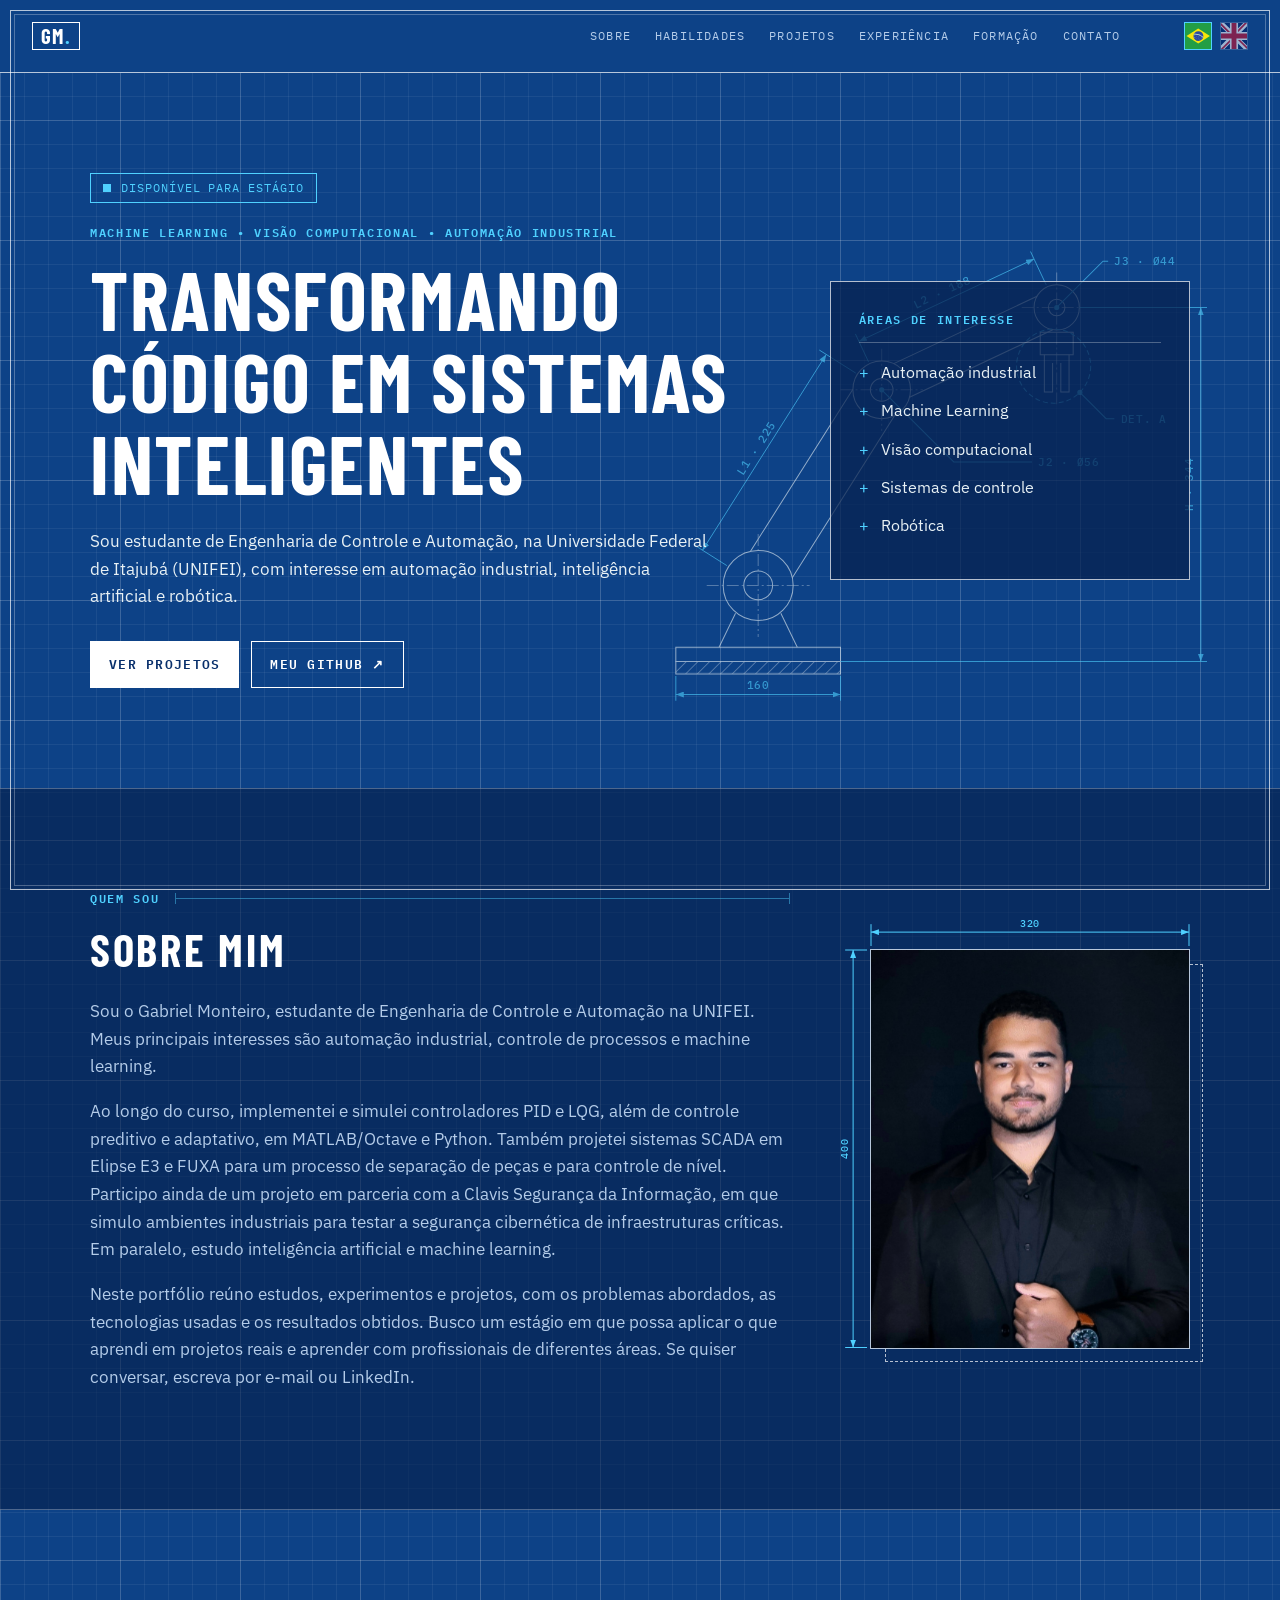
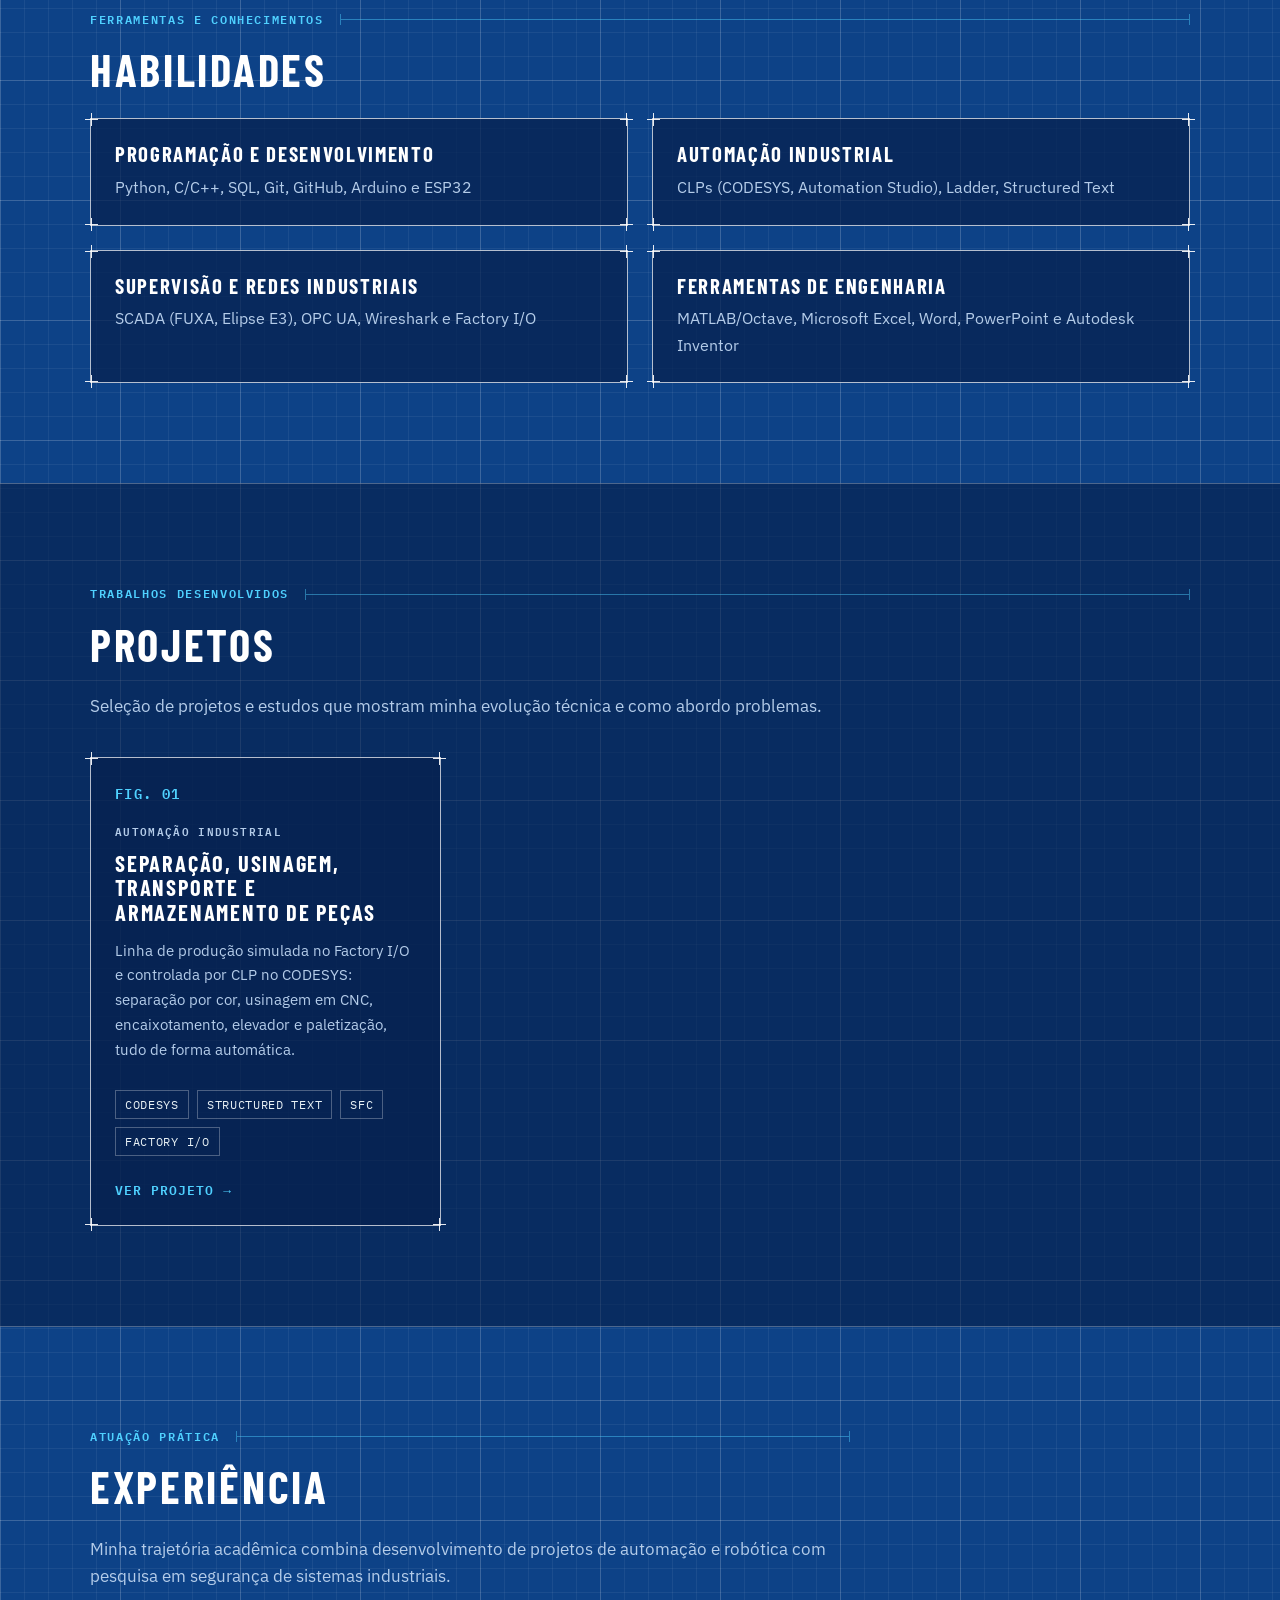
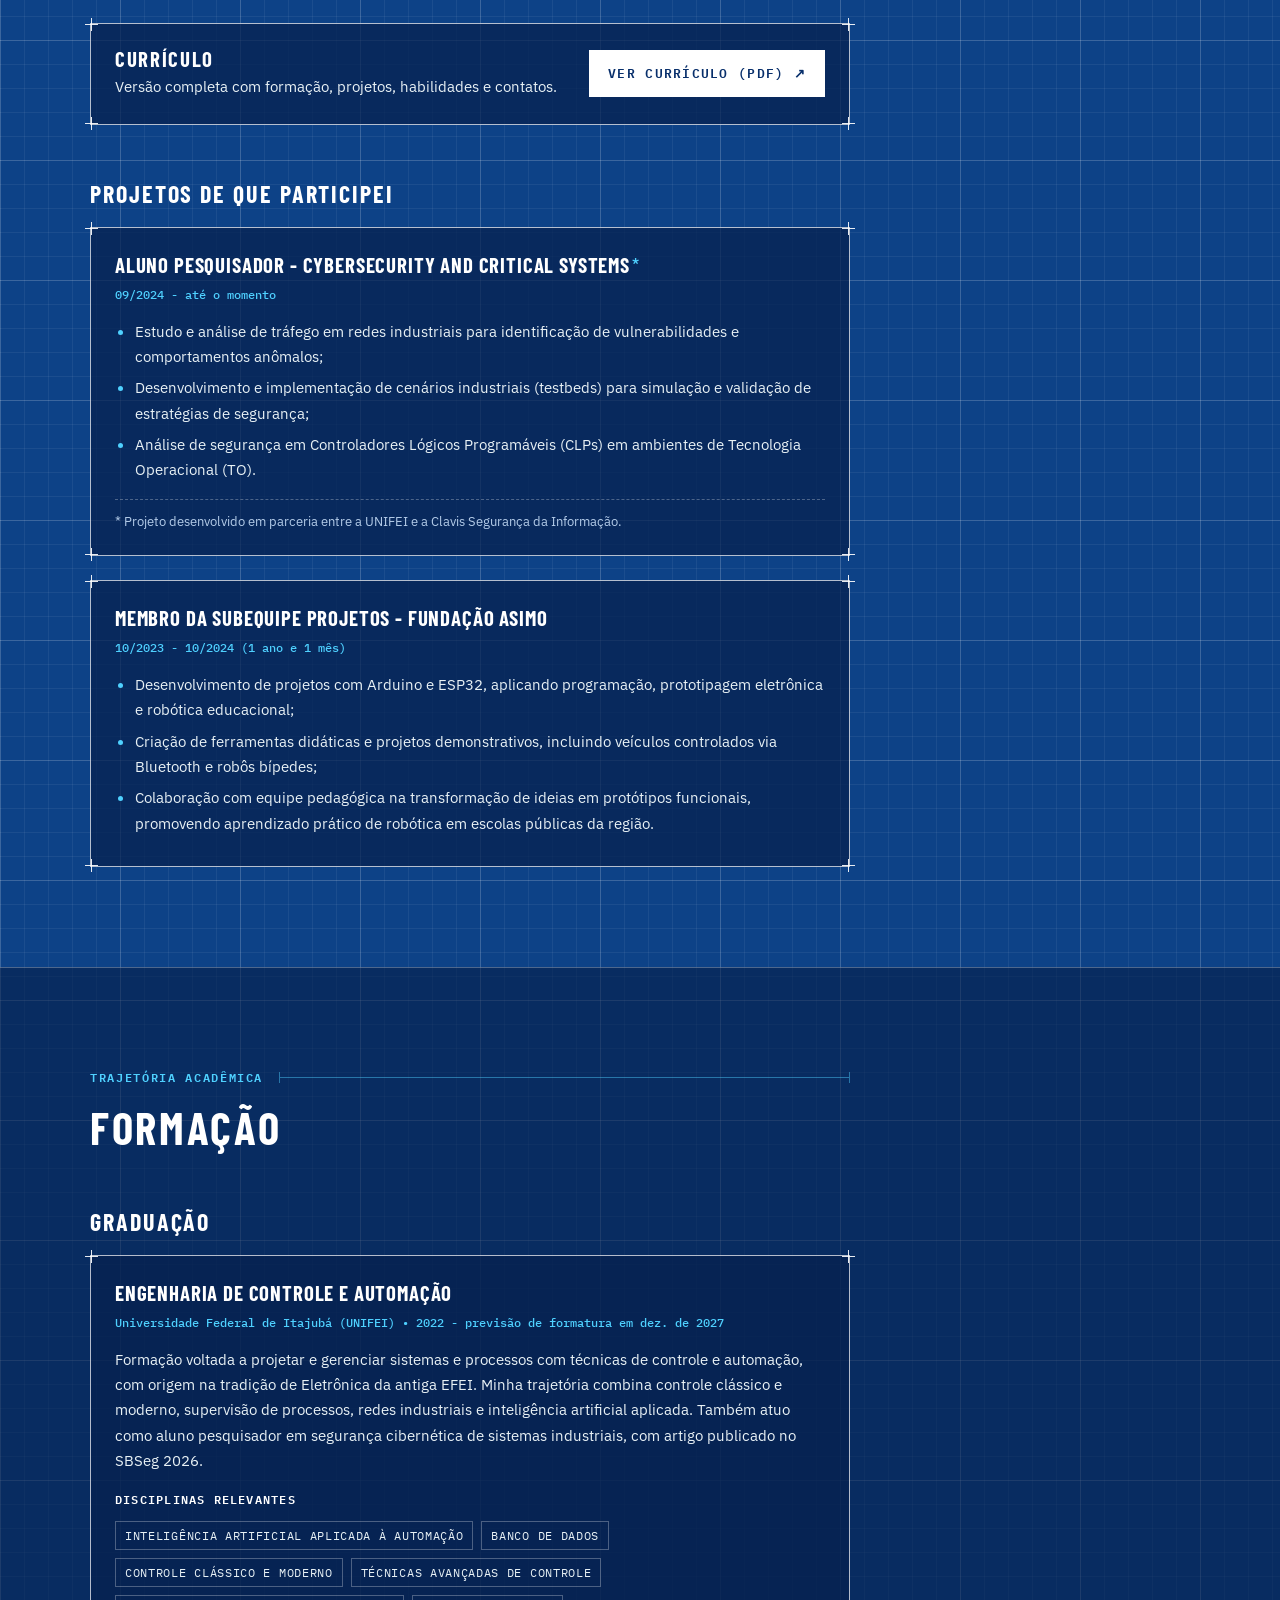
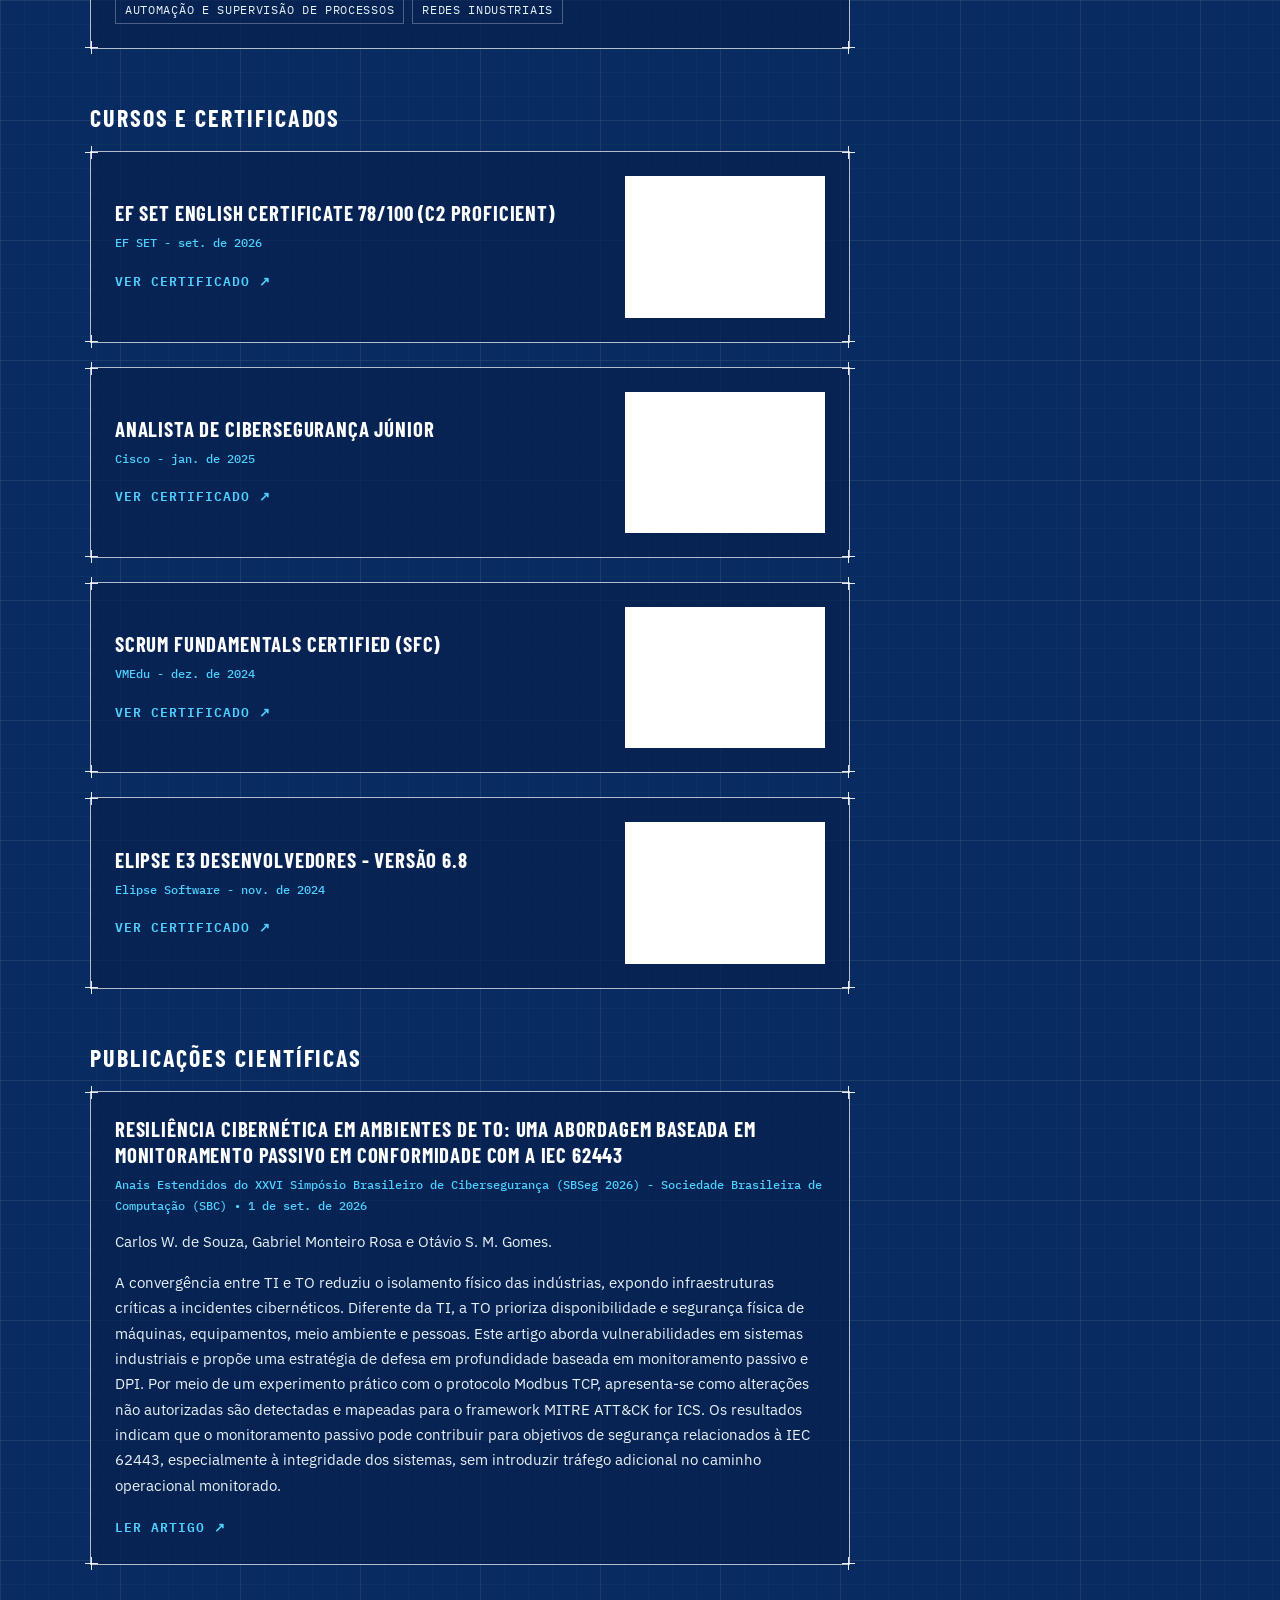
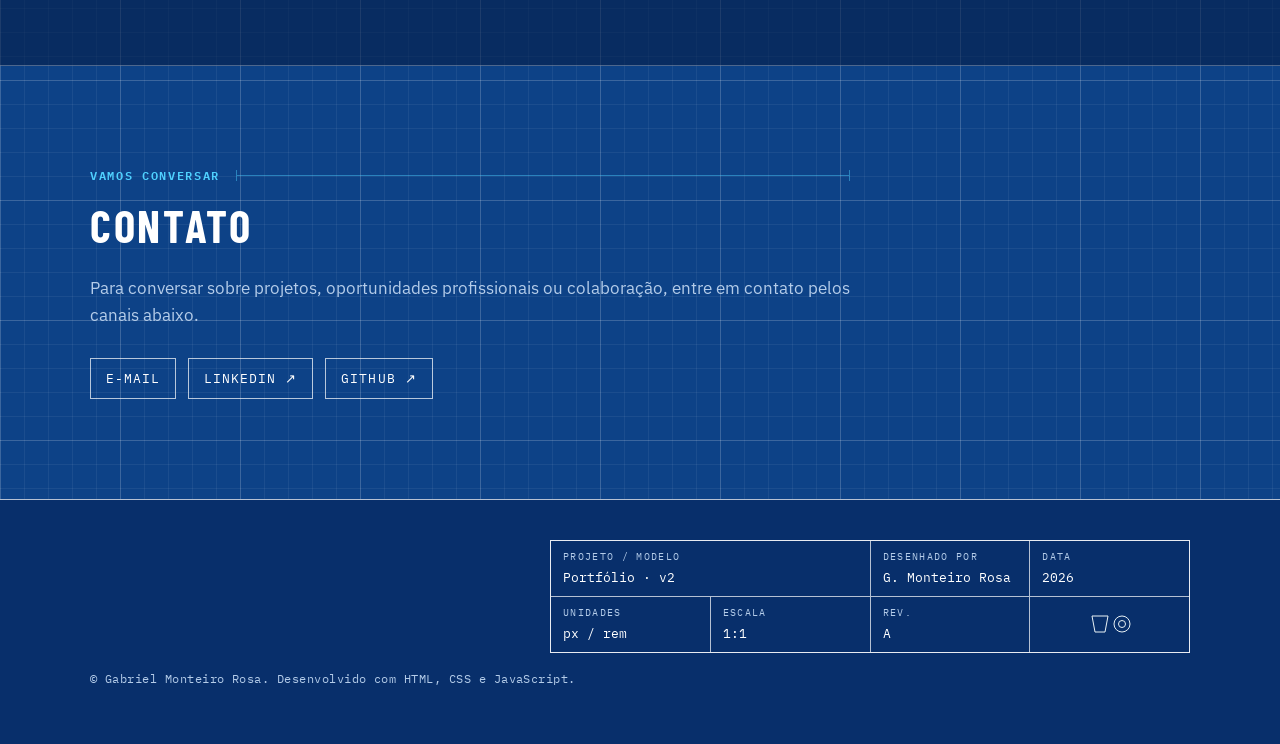
==== index.html @ 9309b9cf "Add self-hosted fonts and update HTML metadata - Introduced self-hosted font files for Barlow Conden" ====
<!DOCTYPE html>
<html lang="pt-BR">
<head>
    <meta charset="UTF-8">
    <meta name="viewport" content="width=device-width, initial-scale=1.0">

    <meta name="description" content="Portfólio de projetos de engenharia com enfoque em Machine Learning, Visão Computacional, Automação Industrial e Robótica.">
    <meta name="author" content="Gabriel Monteiro Rosa">
    <meta name="robots" content="index, follow, max-image-preview:large">

    <title>Gabriel Monteiro Rosa | Portfólio</title>

    <!-- Fontes hospedadas localmente (sem Google Fonts) -->
    <link rel="preload" href="assets/fonts/ibm-plex-sans-latin-400-normal.woff2" as="font" type="font/woff2" crossorigin>
    <link rel="preload" href="assets/fonts/barlow-condensed-latin-700-normal.woff2" as="font" type="font/woff2" crossorigin>
    <script>document.documentElement.classList.add("js");</script>
    <link rel="stylesheet" href="fonts.css">
    <link rel="stylesheet" href="style.css">
    <link rel="stylesheet" href="cards.css">
    <link rel="icon" type="image/png" href="assets/favicon.png">

    <link rel="canonical" href="https://monteeiro.github.io/">
    <link rel="alternate" hreflang="pt-BR" href="https://monteeiro.github.io/">
    <link rel="alternate" hreflang="en" href="https://monteeiro.github.io/en/">
    <link rel="alternate" hreflang="x-default" href="https://monteeiro.github.io/">

    <meta property="og:type" content="website">
    <meta property="og:site_name" content="Gabriel Monteiro Rosa">
    <meta property="og:title" content="Gabriel Monteiro Rosa | Portfólio">
    <meta property="og:description" content="Portfólio de projetos de engenharia com enfoque em Machine Learning, Visão Computacional, Automação Industrial e Robótica.">
    <meta property="og:url" content="https://monteeiro.github.io/">
    <meta property="og:image" content="https://monteeiro.github.io/assets/og-image.png">
    <meta property="og:image:type" content="image/png">
    <meta property="og:image:width" content="1200">
    <meta property="og:image:height" content="630">
    <meta property="og:image:alt" content="Gabriel Monteiro Rosa, estudante de Engenharia de Controle e Automação">
    <meta property="og:locale" content="pt_BR">
    <meta property="og:locale:alternate" content="en_US">

    <meta name="twitter:card" content="summary_large_image">
    <meta name="twitter:title" content="Gabriel Monteiro Rosa | Portfólio">
    <meta name="twitter:description" content="Portfólio de projetos de engenharia com enfoque em Machine Learning, Visão Computacional, Automação Industrial e Robótica.">
    <meta name="twitter:image" content="https://monteeiro.github.io/assets/og-image.png">
    <meta name="twitter:image:alt" content="Gabriel Monteiro Rosa, estudante de Engenharia de Controle e Automação">
    <meta name="theme-color" content="#0d4287">

    <script type="application/ld+json">
    {
        "@context": "https://schema.org",
        "@type": "Person",
        "name": "Gabriel Monteiro Rosa",
        "url": "https://monteeiro.github.io/",
        "image": "https://monteeiro.github.io/assets/gabriel.jpg",
        "jobTitle": "Estudante de Engenharia de Controle e Automação",
        "affiliation": {
            "@type": "CollegeOrUniversity",
            "name": "Universidade Federal de Itajubá (UNIFEI)"
        },
        "knowsAbout": [
            "Automação industrial",
            "Sistemas de controle",
            "Machine Learning",
            "Visão computacional",
            "Robótica",
            "Segurança cibernética industrial"
        ],
        "sameAs": [
            "https://www.linkedin.com/in/gabriel-monteiro-rosa/",
            "https://github.com/Monteeiro"
        ]
    }
    </script>

</head>

<body>
    <a class="skip-link" href="#conteudo">Pular para o conteúdo</a>
    <header class="site-header">
        <div class="container nav-container">
            <a class="logo" href="#inicio">GM<span>.</span></a>

            <nav id="menu-principal" aria-label="Navegação principal">
                <a href="#sobre">Sobre</a>
                <a href="#habilidades">Habilidades</a>
                <a href="#projetos">Projetos</a>
                <a href="#experiencia">Experiência</a>
                <a href="#formacao">Formação</a>
                <a href="#contato">Contato</a>
            </nav>

            <div class="lang-switch" role="group" aria-label="Idioma">
                <a href="./" lang="pt-BR" hreflang="pt-BR"
                aria-current="true" title="Português (Brasil)">
                    <img src="assets/flags/br.svg" alt="Português (Brasil)" width="28" height="28">
                </a>
                <a href="en/" lang="en" hreflang="en" title="English">
                    <img src="assets/flags/us.svg" alt="English" width="28" height="28">
                </a>
            </div>

            <button
                class="menu-toggle"
                type="button"
                aria-expanded="false"
                aria-controls="menu-principal"
                aria-label="Abrir menu"
                data-label-open="Abrir menu"
                data-label-close="Fechar menu"
            >
                <span></span>
                <span></span>
                <span></span>
            </button>

        </div>
    </header>

    <main id="conteudo" tabindex="-1">
        <!-- Apresentação principal -->
        <section class="hero section" id="inicio">
            <svg class="hero-art" viewBox="0 0 680 540" aria-hidden="true" focusable="false">
                <defs>
                    <marker id="seta" viewBox="0 0 8 6" refX="8" refY="3" markerWidth="8" markerHeight="6" orient="auto-start-reverse">
                        <path d="M0 0 8 3 0 6Z" style="fill:var(--cyan);stroke:none"/>
                    </marker>
                    <pattern id="hachura" width="8" height="8" patternUnits="userSpaceOnUse" patternTransform="rotate(45)">
                        <path d="M0 0V8"/>
                    </pattern>
                </defs>

                <!-- Braço robótico 2R: base, articulações e elos (só contorno) -->
                <rect x="130" y="480" width="160" height="14"/>
                <rect x="130" y="494" width="160" height="12" fill="url(#hachura)"/>
                <path d="M188 447 172 480M232 447 248 480"/>

                <circle cx="210" cy="420" r="34"/><circle cx="210" cy="420" r="14"/>
                <circle cx="330" cy="230" r="28"/><circle cx="330" cy="230" r="11"/>
                <circle cx="500" cy="150" r="22"/><circle cx="500" cy="150" r="8"/>

                <path d="M243.15 412.46 342.6 255M202.57 386.82 302.02 229.36"/>
                <path d="M357.06 237.15 496.22 171.67M341.74 204.59 480.9 139.11"/>

                <rect x="484" y="174" width="32" height="22"/>
                <path d="M488 196V232H496V204M512 196V232H504V204"/>

                <!-- Linhas de centro (traço-ponto) -->
                <g class="ctr">
                    <path d="M160 420H260M210 370V470"/>
                    <path d="M290 230H370M330 190V270"/>
                    <path d="M466 150H534M500 116V244"/>
                </g>

                <!-- Cotas e linhas de chamada -->
                <g class="dim">
                    <!-- largura da base -->
                    <path d="M130 508V532M290 508V532"/>
                    <path d="M130 526H290" marker-start="url(#seta)" marker-end="url(#seta)"/>
                    <text x="210" y="521" text-anchor="middle">160</text>

                    <!-- comprimento do elo 1 (cota alinhada) -->
                    <g transform="translate(210 420) rotate(-57.7)">
                        <path d="M0 -36V-72M225 -30V-72"/>
                        <path d="M0 -64H225" marker-start="url(#seta)" marker-end="url(#seta)"/>
                        <text x="112" y="-69" text-anchor="middle">L1 · 225</text>
                    </g>

                    <!-- comprimento do elo 2 (cota alinhada) -->
                    <g transform="translate(330 230) rotate(-25.2)">
                        <path d="M0 -30V-60M188 -24V-60"/>
                        <path d="M0 -52H188" marker-start="url(#seta)" marker-end="url(#seta)"/>
                        <text x="94" y="-57" text-anchor="middle">L2 · 188</text>
                    </g>

                    <!-- altura da articulação 3 até o solo -->
                    <path d="M522 150H646M290 494H646"/>
                    <path d="M640 150V494" marker-start="url(#seta)" marker-end="url(#seta)"/>
                    <text transform="translate(632 322) rotate(-90)" text-anchor="middle">H · 344</text>

                    <!-- callouts a 45° terminando em ponto -->
                    <circle class="dot" cx="330" cy="230" r="2.5"/>
                    <path d="M330 230 400 300H476"/>
                    <text x="482" y="304">J2 · Ø56</text>

                    <circle class="dot" cx="500" cy="150" r="2.5"/>
                    <path d="M500 150 545 105H550"/>
                    <text x="556" y="109">J3 · Ø44</text>

                    <!-- vista de detalhe do gripper -->
                    <circle cx="497" cy="207" r="36" stroke-dasharray="5 3"/>
                    <circle class="dot" cx="522.5" cy="232.5" r="2.5"/>
                    <path d="M522.5 232.5 548 258H556"/>
                    <text x="562" y="262">DET. A</text>
                </g>
            </svg>

            <div class="container hero-grid">
                <div class="hero-content">
                    <a class="status-badge" href="#contato">
                        <span class="status-dot" aria-hidden="true"></span>
                        Disponível para estágio
                    </a>
                    <p class="eyebrow">
                        MACHINE LEARNING • VISÃO COMPUTACIONAL • AUTOMAÇÃO INDUSTRIAL
                    </p>

                    <h1>
                        Transformando código em sistemas inteligentes
                    </h1>

                    <p class="hero-text">
                        Sou estudante de Engenharia de Controle e Automação,
                        na Universidade Federal de Itajubá (UNIFEI), com interesse em
                        automação industrial, inteligência artificial e robótica.
                    </p>

                    <div class="hero-actions">
                        <a class="button" href="#projetos">
                            Ver projetos
                        </a>

                        <a
                            class="button button-secondary"
                            href="https://github.com/Monteeiro"
                            target="_blank"
                            rel="noopener noreferrer"
                        >
                            Meu GitHub ↗
                        </a>
                    </div>
                </div>

                <aside class="hero-card">
                    <p class="card-label">ÁREAS DE INTERESSE</p>

                    <ul>
                        <li>Automação industrial</li>
                        <li>Machine Learning</li>
                        <li>Visão computacional</li>
                        <li>Sistemas de controle</li>
                        <li>Robótica</li>
                    </ul>
                </aside>
            </div>
        </section>

        <!-- Sobre mim -->
        <section class="section section-alt" id="sobre">
            <div class="container about-grid">
                <div class="about-text">
                    <p class="eyebrow">QUEM SOU</p>

                    <h2>Sobre mim</h2>

                    <p class="section-text">
                        Sou o Gabriel Monteiro, estudante de Engenharia de Controle e
                        Automação na UNIFEI. Meus principais interesses são automação
                        industrial, controle de processos e machine learning.
                    </p>

                    <p class="section-text">
                        Ao longo do curso, implementei e simulei controladores PID e LQG, além
                        de controle preditivo e adaptativo, em MATLAB/Octave e Python. Também
                        projetei sistemas SCADA em Elipse E3 e FUXA para um processo de
                        separação de peças e para controle de nível. Participo ainda de um
                        projeto em parceria com a Clavis Segurança da Informação, em que simulo
                        ambientes industriais para testar a segurança cibernética de
                        infraestruturas críticas. Em paralelo, estudo inteligência artificial
                        e machine learning.
                    </p>

                    <p class="section-text">
                        Neste portfólio reúno estudos, experimentos e projetos, com os
                        problemas abordados, as tecnologias usadas e os resultados obtidos.
                        Busco um estágio em que possa aplicar o que aprendi em projetos
                        reais e aprender com profissionais de diferentes áreas. Se quiser
                        conversar, escreva por e-mail ou LinkedIn.
                    </p>

                </div>

                <figure class="about-photo">
                    <img
                        src="assets/gabriel.jpg"
                        alt="Foto de Gabriel Monteiro Rosa"
                        width="640"
                        height="800"
                        loading="lazy"
                        decoding="async"
                    >
                    <svg class="photo-callouts" viewBox="0 0 320 400" aria-hidden="true" focusable="false">
                        <defs>
                            <marker id="seta-foto" viewBox="0 0 8 6" refX="8" refY="3" markerWidth="8" markerHeight="6" orient="auto-start-reverse">
                                <path d="M0 0 8 3 0 6Z" style="fill:var(--cyan);stroke:none"/>
                            </marker>
                        </defs>

                        <!-- cota de largura (acima) e de altura (à esquerda) -->
                        <path d="M0 -4V-26M320 -4V-26"/>
                        <path d="M0 -18H320" marker-start="url(#seta-foto)" marker-end="url(#seta-foto)"/>
                        <text x="160" y="-23" text-anchor="middle">320</text>

                        <path d="M-4 0H-26M-4 400H-26"/>
                        <path d="M-18 0V400" marker-start="url(#seta-foto)" marker-end="url(#seta-foto)"/>
                        <text transform="translate(-23 200) rotate(-90)" text-anchor="middle">400</text>
                    </svg>
                </figure>
            </div>
        </section>

        <!-- Habilidades -->
        <section class="section" id="habilidades">
            <div class="container">
                <p class="eyebrow">FERRAMENTAS E CONHECIMENTOS</p>

                <h2>Habilidades</h2>

                <div class="skills-grid">
                    <article class="skill-card">
                        <h3>Programação e Desenvolvimento</h3>
                        <p>Python, C/C++, SQL, Git, GitHub, Arduino e ESP32</p>
                    </article>

                    <article class="skill-card">
                        <h3>Automação Industrial</h3>
                        <p>CLPs (CODESYS, Automation Studio), Ladder, Structured Text</p>
                    </article>

                    <article class="skill-card">
                        <h3>Supervisão e Redes Industriais</h3>
                        <p>SCADA (FUXA, Elipse E3), OPC UA, Wireshark e Factory I/O</p>
                    </article>

                    <article class="skill-card">
                        <h3>Ferramentas de Engenharia</h3>
                        <p>MATLAB/Octave, Microsoft Excel, Word, PowerPoint e Autodesk Inventor</p>
                    </article>

                </div>
            </div>
        </section>

        <!-- Projetos -->
        <section class="section section-alt" id="projetos">
            <div class="container">
                <p class="eyebrow">TRABALHOS DESENVOLVIDOS</p>

                <h2>Projetos</h2>

                <p class="section-text">
                    Seleção de projetos e estudos que mostram minha evolução
                    técnica e como abordo problemas.
                </p>

                <div class="projects-grid">
                    <article class="project-card">
                        <div class="project-number">01</div>

                        <p class="project-type">AUTOMAÇÃO INDUSTRIAL</p>

                        <h3>Separação, usinagem, transporte e armazenamento de peças</h3>

                        <p>
                            Linha de produção simulada no Factory I/O e controlada por CLP no
                            CODESYS: separação por cor, usinagem em CNC, encaixotamento,
                            elevador e paletização, tudo de forma automática.
                        </p>

                        <div class="tag-list">
                            <span>CODESYS</span>
                            <span>Structured Text</span>
                            <span>SFC</span>
                            <span>Factory I/O</span>
                        </div>

                        <a class="text-link" href="projetos/projeto-1.html">
                            Ver projeto →
                        </a>
                    </article>

                </div>
            </div>
        </section>

        <!-- Experiência -->
        <section class="section" id="experiencia">
            <div class="container narrow-container">
                <p class="eyebrow">ATUAÇÃO PRÁTICA</p>

                <h2>Experiência</h2>

                <p class="section-text">
                    Minha trajetória acadêmica combina desenvolvimento de projetos
                    de automação e robótica com pesquisa em segurança de sistemas
                    industriais.
                </p>

                <!-- Currículo -->
                <div class="resume-box">
                    <div>
                        <h3>Currículo</h3>
                        <p>
                            Versão completa com formação, projetos,
                            habilidades e contatos.
                        </p>
                    </div>

                    <a
                        class="button"
                        href="assets/gabriel-monteiro-rosa-curriculo-pt.pdf"
                        target="_blank"
                        rel="noopener noreferrer"
                    >
                        Ver currículo (PDF) ↗
                    </a>
                </div>

                <!-- Projetos de que participei -->
                <h3 class="group-title">Projetos de que participei</h3>

                <div class="entry-stack">
                    <!-- Copie este bloco para adicionar mais projetos -->
                    <article class="entry">
                        <h4>Aluno pesquisador - Cybersecurity and Critical Systems<sup>*</sup></h4>

                        <p class="entry-meta">
                            09/2024 - até o momento
                        </p>

                        <ul class="entry-list">
                            <li>Estudo e análise de tráfego em redes industriais para identificação de vulnerabilidades e comportamentos anômalos;</li>
                            <li>Desenvolvimento e implementação de cenários industriais (testbeds) para simulação e validação de estratégias de segurança;</li>
                            <li>Análise de segurança em Controladores Lógicos Programáveis (CLPs) em ambientes de Tecnologia Operacional (TO).</li>
                        </ul>

                        <p class="entry-footnote">
                            * Projeto desenvolvido em parceria entre a UNIFEI e a Clavis Segurança da Informação.
                        </p>

                    </article>

                    <article class="entry">
                        <h4>Membro da subequipe Projetos - Fundação Asimo</h4>

                        <p class="entry-meta">
                            10/2023 - 10/2024 (1 ano e 1 mês)
                        </p>

                        <ul class="entry-list">
                            <li>Desenvolvimento de projetos com Arduino e ESP32, aplicando programação, prototipagem eletrônica e robótica educacional;</li>
                            <li>Criação de ferramentas didáticas e projetos demonstrativos, incluindo veículos controlados via Bluetooth e robôs bípedes;</li>
                            <li>Colaboração com equipe pedagógica na transformação de ideias em protótipos funcionais, promovendo aprendizado prático de robótica em escolas públicas da região.</li>
                        </ul>
                    </article>
                </div>
            </div>
        </section>

        <!-- Formação -->
        <section class="section section-alt" id="formacao">
            <div class="container narrow-container">
                <p class="eyebrow">TRAJETÓRIA ACADÊMICA</p>

                <h2>Formação</h2>

                <!-- Graduação -->
                <h3 class="group-title">Graduação</h3>

                <article class="entry">
                    <h4>Engenharia de Controle e Automação</h4>

                    <p class="entry-meta">
                        Universidade Federal de Itajubá (UNIFEI) •
                        2022 - previsão de formatura em dez. de 2027
                    </p>

                    <p class="entry-text">
                        Formação voltada a projetar e gerenciar sistemas e processos com
                        técnicas de controle e automação, com origem na tradição de Eletrônica
                        da antiga EFEI. Minha trajetória combina controle clássico e moderno,
                        supervisão de processos, redes industriais e inteligência artificial
                        aplicada. Também atuo como aluno pesquisador em segurança cibernética
                        de sistemas industriais, com artigo publicado no SBSeg 2026.
                    </p>

                    <p class="entry-label">Disciplinas relevantes</p>

                    <div class="tag-list">
                        <span>Inteligência Artificial Aplicada à Automação</span>
                        <span>Banco de Dados</span>
                        <span>Controle Clássico e Moderno</span>
                        <span>Técnicas Avançadas de Controle</span>
                        <span>Automação e Supervisão de Processos</span>
                        <span>Redes Industriais</span>
                    </div>
                </article>

                <!-- Cursos e certificados -->
                <h3 class="group-title">Cursos e certificados</h3>

                <div class="entry-stack">
                    <!-- Copie este bloco para adicionar mais cursos -->
                    <article class="entry entry-cert">
                        <div class="entry-cert-info">
                            <h4>EF SET English Certificate 78/100 (C2 Proficient)</h4>

                            <p class="entry-meta">
                                EF SET - set. de 2026
                            </p>

                            <a
                                class="text-link"
                                href="assets/certificados/certificado-ef-set.pdf"
                                target="_blank"
                                rel="noopener noreferrer"
                            >
                                Ver certificado ↗
                            </a>
                        </div>

                        <div class="cert-preview">
                            <iframe
                                src="assets/certificados/certificado-ef-set.pdf#toolbar=0&navpanes=0&scrollbar=0&view=Fit"
                                title="Prévia do certificado EF SET English"
                                loading="lazy"
                                tabindex="-1"
                            ></iframe>

                            <a
                                class="cert-preview-link"
                                href="assets/certificados/certificado-ef-set.pdf"
                                target="_blank"
                                rel="noopener noreferrer"
                                tabindex="-1" aria-hidden="true"
                            ></a>
                        </div>
                    </article>

                    <article class="entry entry-cert">
                        <div class="entry-cert-info">
                            <h4>Analista de Cibersegurança Júnior</h4>

                            <p class="entry-meta">
                                Cisco - jan. de 2025
                            </p>

                            <a
                                class="text-link"
                                href="assets/certificados/certificado-cisco-cibersec.pdf"
                                target="_blank"
                                rel="noopener noreferrer"
                            >
                                Ver certificado ↗
                            </a>
                        </div>

                        <div class="cert-preview">
                            <iframe
                                src="assets/certificados/certificado-cisco-cibersec.pdf#toolbar=0&navpanes=0&scrollbar=0&view=Fit"
                                title="Prévia do certificado Cisco de Analista de Cibersegurança Júnior"
                                loading="lazy"
                                tabindex="-1"
                            ></iframe>

                            <a
                                class="cert-preview-link"
                                href="assets/certificados/certificado-cisco-cibersec.pdf"
                                target="_blank"
                                rel="noopener noreferrer"
                                tabindex="-1" aria-hidden="true"
                            ></a>
                        </div>
                    </article>

                    <article class="entry entry-cert">
                        <div class="entry-cert-info">
                            <h4>Scrum Fundamentals Certified (SFC)</h4>

                            <p class="entry-meta">
                                VMEdu - dez. de 2024
                            </p>

                            <a
                                class="text-link"
                                href="assets/certificados/certificado-sfc.pdf"
                                target="_blank"
                                rel="noopener noreferrer"
                            >
                                Ver certificado ↗
                            </a>
                        </div>

                        <div class="cert-preview">
                            <iframe
                                src="assets/certificados/certificado-sfc.pdf#toolbar=0&navpanes=0&scrollbar=0&view=Fit"
                                title="Prévia do certificado Scrum Fundamentals Certified"
                                loading="lazy"
                                tabindex="-1"
                            ></iframe>

                            <a
                                class="cert-preview-link"
                                href="assets/certificados/certificado-sfc.pdf"
                                target="_blank"
                                rel="noopener noreferrer"
                                tabindex="-1" aria-hidden="true"
                            ></a>
                        </div>
                    </article>

                    <article class="entry entry-cert">
                        <div class="entry-cert-info">
                            <h4>Elipse E3 Desenvolvedores - Versão 6.8</h4>

                            <p class="entry-meta">
                                Elipse Software - nov. de 2024
                            </p>

                            <a
                                class="text-link"
                                href="assets/certificados/certificado-elipse-e3.pdf"
                                target="_blank"
                                rel="noopener noreferrer"
                            >
                                Ver certificado ↗
                            </a>
                        </div>

                        <div class="cert-preview">
                            <iframe
                                src="assets/certificados/certificado-elipse-e3.pdf#toolbar=0&navpanes=0&scrollbar=0&view=Fit"
                                title="Prévia do certificado Elipse E3 Desenvolvedores"
                                loading="lazy"
                                tabindex="-1"
                            ></iframe>

                            <a
                                class="cert-preview-link"
                                href="assets/certificados/certificado-elipse-e3.pdf"
                                target="_blank"
                                rel="noopener noreferrer"
                                tabindex="-1" aria-hidden="true"
                            ></a>
                        </div>
                    </article>
                </div>

                <!-- Publicações científicas -->
                <h3 class="group-title">Publicações científicas</h3>

                <div class="entry-stack">
                    <!-- Copie este bloco para adicionar mais artigos -->
                    <article class="entry">
                        <h4 class="paper-title">Resiliência Cibernética em Ambientes de TO: Uma Abordagem Baseada em Monitoramento Passivo em Conformidade com a IEC 62443</h4>

                        <p class="entry-meta">
                            Anais Estendidos do XXVI Simpósio Brasileiro de Cibersegurança (SBSeg 2026) - Sociedade Brasileira de Computação (SBC) • 1 de set. de 2026
                        </p>

                        <p class="entry-text">
                            Carlos W. de Souza, Gabriel Monteiro Rosa e Otávio S. M. Gomes.
                        </p>

                        <p class="entry-text">
                            A convergência entre TI e TO reduziu o isolamento físico das indústrias, expondo infraestruturas críticas a incidentes cibernéticos. Diferente da TI, a TO prioriza disponibilidade e segurança física de máquinas, equipamentos, meio ambiente e pessoas. Este artigo aborda vulnerabilidades em sistemas industriais e propõe uma estratégia de defesa em profundidade baseada em monitoramento passivo e DPI. Por meio de um experimento prático com o protocolo Modbus TCP, apresenta-se como alterações não autorizadas são detectadas e mapeadas para o framework MITRE ATT&amp;CK for ICS. Os resultados indicam que o monitoramento passivo pode contribuir para objetivos de segurança relacionados à IEC 62443, especialmente à integridade dos sistemas, sem introduzir tráfego adicional no caminho operacional monitorado.
                        </p>

                        <a
                            class="text-link"
                            href="https://doi.org/10.5753/sbseg_estendido.2026.27099"
                            target="_blank"
                            rel="noopener noreferrer"
                        >
                            Ler artigo ↗
                        </a>
                    </article>
                </div>
            </div>
        </section>

        <!-- Contato -->
        <section class="section" id="contato">
            <div class="container narrow-container">
                <p class="eyebrow">VAMOS CONVERSAR</p>

                <h2>Contato</h2>

                <p class="section-text">
                    Para conversar sobre projetos, oportunidades
                    profissionais ou colaboração, entre em contato
                    pelos canais abaixo.
                </p>

                <div class="contact-links">
                    <a href="mailto:gabrielmonteirorsa@gmail.com">
                        E-mail
                    </a>

                    <a
                        href="https://www.linkedin.com/in/gabriel-monteiro-rosa/"
                        target="_blank"
                        rel="noopener noreferrer"
                    >
                        LinkedIn ↗
                    </a>

                    <a
                        href="https://github.com/Monteeiro"
                        target="_blank"
                        rel="noopener noreferrer"
                    >
                        GitHub ↗
                    </a>
                </div>
            </div>
        </section>
    </main>

    <footer class="site-footer">
        <div class="container">
            <dl class="title-block">
                <div class="wide"><dt>Projeto / Modelo</dt><dd>Portfólio · v2</dd></div>
                <div><dt>Desenhado por</dt><dd>G. Monteiro Rosa</dd></div>
                <div><dt>Data</dt><dd><span id="ano">2026</span></dd></div>
                <div><dt>Unidades</dt><dd>px / rem</dd></div>
                <div><dt>Escala</dt><dd>1:1</dd></div>
                <div><dt>Rev.</dt><dd>A</dd></div>
                <div class="symbol" aria-hidden="true">
                    <svg viewBox="0 0 44 26" fill="none" stroke="currentColor" stroke-width="1">
                        <path d="M4 5h16l-3 16H7z"/><circle cx="34" cy="13" r="8"/><circle cx="34" cy="13" r="3.5"/>
                    </svg>
                </div>
            </dl>
            <p>© Gabriel Monteiro Rosa. Desenvolvido com HTML, CSS e JavaScript.</p>
        </div>
    </footer>

    <a class="back-to-top" href="#inicio" aria-label="Voltar ao topo">
        <svg viewBox="0 0 24 24" width="22" height="22" fill="none" stroke="currentColor"
            stroke-width="2" stroke-linecap="round" stroke-linejoin="round" aria-hidden="true">
            <path d="M3 10.5 12 3l9 7.5"></path>
            <path d="M5 9.5V20a1 1 0 0 0 1 1h4v-6h4v6h4a1 1 0 0 0 1-1V9.5"></path>
        </svg>
    </a>

    <script src="site.js" defer></script>
    <script src="menu.js" defer></script>

</body>
</html>
---- fonts.css ----
/* Fontes hospedadas localmente (subconjunto latin), sem Google Fonts. */
@font-face {
    font-family: "Barlow Condensed";
    font-style: normal;
    font-weight: 500;
    font-display: swap;
    src: url("assets/fonts/barlow-condensed-latin-500-normal.woff2") format("woff2");
}
@font-face {
    font-family: "Barlow Condensed";
    font-style: normal;
    font-weight: 600;
    font-display: swap;
    src: url("assets/fonts/barlow-condensed-latin-600-normal.woff2") format("woff2");
}
@font-face {
    font-family: "Barlow Condensed";
    font-style: normal;
    font-weight: 700;
    font-display: swap;
    src: url("assets/fonts/barlow-condensed-latin-700-normal.woff2") format("woff2");
}
@font-face {
    font-family: "IBM Plex Sans";
    font-style: normal;
    font-weight: 400;
    font-display: swap;
    src: url("assets/fonts/ibm-plex-sans-latin-400-normal.woff2") format("woff2");
}
@font-face {
    font-family: "IBM Plex Sans";
    font-style: normal;
    font-weight: 500;
    font-display: swap;
    src: url("assets/fonts/ibm-plex-sans-latin-500-normal.woff2") format("woff2");
}
@font-face {
    font-family: "IBM Plex Sans";
    font-style: normal;
    font-weight: 600;
    font-display: swap;
    src: url("assets/fonts/ibm-plex-sans-latin-600-normal.woff2") format("woff2");
}
@font-face {
    font-family: "IBM Plex Mono";
    font-style: normal;
    font-weight: 400;
    font-display: swap;
    src: url("assets/fonts/ibm-plex-mono-latin-400-normal.woff2") format("woff2");
}
@font-face {
    font-family: "IBM Plex Mono";
    font-style: normal;
    font-weight: 500;
    font-display: swap;
    src: url("assets/fonts/ibm-plex-mono-latin-500-normal.woff2") format("woff2");
}
@font-face {
    font-family: "IBM Plex Mono";
    font-style: normal;
    font-weight: 600;
    font-display: swap;
    src: url("assets/fonts/ibm-plex-mono-latin-600-normal.woff2") format("woff2");
}
---- style.css ----
/* ==========================================================================
   BLUEPRINT: base
   Planta técnica azul cianotipia: grade de papel milimetrado, linhas finas
   brancas, cantos retos, sem sombras e sem gradientes decorativos.
   ========================================================================== */

:root {
    --blue: #0d4287;                      /* canvas */
    --blue-deep: #082f6b;                 /* superfícies mais escuras */
    --panel: rgba(6, 32, 78, 0.72);       /* fundo dos quadros */
    --ink: #ffffff;
    --ice: #e8f1f5;
    --muted: #b4cce9;
    --cyan: #4fd1ff;                      /* destaque / hover / ativo */
    --line: rgba(255, 255, 255, 0.7);     /* traço principal */
    --line-soft: rgba(255, 255, 255, 0.28);
    --grid-minor: rgba(255, 255, 255, 0.06);
    --grid-major: rgba(255, 255, 255, 0.14);
    --max-width: 1100px;
    --font-body: "IBM Plex Sans", Arial, Helvetica, sans-serif;
    --font-display: "Barlow Condensed", "Arial Narrow", Arial, sans-serif;
    --font-mono: "IBM Plex Mono", ui-monospace, monospace;
}

* {
    box-sizing: border-box;
    border-radius: 0;
}

html {
    scroll-behavior: smooth;
    scroll-padding-top: 90px;
}

body {
    margin: 0;
    color: var(--ice);
    font-family: var(--font-body);
    line-height: 1.65;
    background-color: var(--blue);
    /* Papel milimetrado: grade maior (120px) sobre a menor (24px) */
    background-image:
        linear-gradient(var(--grid-major) 1px, transparent 1px),
        linear-gradient(90deg, var(--grid-major) 1px, transparent 1px),
        linear-gradient(var(--grid-minor) 1px, transparent 1px),
        linear-gradient(90deg, var(--grid-minor) 1px, transparent 1px);
    background-size: 120px 120px, 120px 120px, 24px 24px, 24px 24px;
}

/* Moldura da folha: linha externa + linha interna fina */
body::before {
    content: "";
    position: fixed;
    inset: 10px;
    z-index: 40;
    pointer-events: none;
    border: 1px solid var(--line);
    outline: 1px solid var(--line-soft);
    outline-offset: -5px;
}

::selection {
    background: var(--cyan);
    color: var(--blue-deep);
}

h1, h2, h3, h4, .logo {
    font-family: var(--font-display);
    color: var(--ink);
    text-transform: uppercase;
    line-height: 1.1;
}

.eyebrow,
.card-label,
.project-type,
.project-number,
.entry-meta,
.tag-list span,
.button,
.text-link,
nav a,
.status-badge {
    font-family: var(--font-mono);
    font-variant-numeric: tabular-nums;
}

a { color: inherit; text-decoration: none; }

a:focus-visible,
button:focus-visible {
    outline: 2px solid var(--cyan);
    outline-offset: 4px;
}

img { max-width: 100%; height: auto; }
p { margin-top: 0; }

h1 { letter-spacing: 0.02em; }

h2 {
    margin: 0 0 24px;
    font-size: clamp(2rem, 4vw, 2.8rem);
    letter-spacing: 0.06em;
}

h3 { letter-spacing: 0.08em; }

.container {
    width: min(var(--max-width), calc(100% - 64px));
    margin-inline: auto;
}

.narrow-container > * { max-width: 760px; }

.section { padding: 100px 0; }

.section-alt {
    background: rgba(5, 27, 66, 0.55);
    border-block: 1px solid var(--line-soft);
}

/* ==========================================================================
   Acessibilidade
   ========================================================================== */

.skip-link {
    position: absolute;
    top: -60px;
    left: 24px;
    z-index: 60;
    padding: 10px 16px;
    background: var(--ink);
    color: var(--blue-deep);
    font-family: var(--font-mono);
    font-weight: 600;
    transition: top 0.2s ease;
}

.skip-link:focus { top: 24px; }

main:focus { outline: none; }

/* ==========================================================================
   Componentes compartilhados
   ========================================================================== */

/* Rótulo de seção com linha de cota (|-----|) à direita */
.eyebrow {
    display: flex;
    align-items: center;
    margin-bottom: 16px;
    color: var(--cyan);
    font-size: 0.74rem;
    font-weight: 600;
    letter-spacing: 0.14em;
}

.eyebrow::after {
    content: "";
    flex: 1;
    min-width: 40px;
    height: 11px;
    margin-left: 16px;
    border-inline: 1px solid currentColor;
    background: linear-gradient(currentColor, currentColor) 0 50% / 100% 1px no-repeat;
    opacity: 0.45;
}

.hero .eyebrow::after,
.project-header .eyebrow::after { display: none; }

.hero-text,
.section-text { font-size: 1.05rem; }

.section-text { color: var(--muted); }

.button {
    display: inline-block;
    padding: 12px 18px;
    border: 1px solid var(--ink);
    background: var(--ink);
    color: var(--blue-deep);
    font-size: 0.8rem;
    font-weight: 600;
    letter-spacing: 0.1em;
    text-transform: uppercase;
    transition: background 0.2s ease, border-color 0.2s ease, color 0.2s ease;
}

.button-secondary {
    background: transparent;
    color: var(--ink);
}

.button:hover {
    background: var(--cyan);
    border-color: var(--cyan);
    color: var(--blue-deep);
}

.tag-list {
    display: flex;
    flex-wrap: wrap;
    gap: 8px;
    margin: 12px 0 24px;
}

.tag-list span {
    padding: 4px 9px;
    border: 1px solid var(--line-soft);
    color: var(--ice);
    font-size: 0.72rem;
    letter-spacing: 0.06em;
    text-transform: uppercase;
}

.text-link {
    margin-top: auto;
    color: var(--cyan);
    font-size: 0.8rem;
    font-weight: 600;
    letter-spacing: 0.08em;
    text-transform: uppercase;
}

.text-link:hover { text-decoration: underline; text-underline-offset: 4px; }

/* ==========================================================================
   Cabeçalho e menu
   ========================================================================== */

.site-header {
    position: sticky;
    top: 0;
    z-index: 10;
    background: var(--blue);
    border-bottom: 1px solid var(--line);
}

.nav-container {
    min-height: 72px;
    display: flex;
    align-items: center;
    gap: 24px;
}

.site-header .nav-container {
    width: 100%;
    max-width: none;
    margin-inline: 0;
    padding-inline: 32px;
}

.logo {
    padding: 2px 8px;
    border: 1px solid var(--ink);
    font-size: 1.3rem;
    font-weight: 700;
    letter-spacing: 0.06em;
}

.logo span { color: var(--cyan); }

nav {
    display: flex;
    flex-wrap: wrap;
    gap: 24px;
    margin-left: auto;
}

nav a {
    position: relative;
    color: var(--muted);
    font-size: 0.75rem;
    letter-spacing: 0.1em;
    text-transform: uppercase;
    transition: color 0.2s ease;
}

nav a:hover { color: var(--ink); }

nav a::after {
    content: "";
    position: absolute;
    right: 0;
    bottom: -8px;
    left: 0;
    height: 1px;
    background: var(--cyan);
    transform: scaleX(0);
    transform-origin: left;
    transition: transform 0.25s ease;
}

nav a.is-active { color: var(--cyan); }
nav a.is-active::after { transform: scaleX(1); }

.menu-toggle {
    display: none;
    position: relative;
    flex-shrink: 0;
    width: 44px;
    height: 44px;
    padding: 0;
    background: transparent;
    border: 1px solid var(--line);
    color: var(--ink);
    cursor: pointer;
}

.menu-toggle:hover { border-color: var(--cyan); color: var(--cyan); }

.menu-toggle span {
    position: absolute;
    right: 12px;
    left: 12px;
    height: 1px;
    background: currentColor;
    transition: top 0.25s ease, transform 0.25s ease, opacity 0.2s ease;
}

.menu-toggle span:nth-child(1) { top: 15px; }
.menu-toggle span:nth-child(2) { top: 21px; }
.menu-toggle span:nth-child(3) { top: 27px; }

.menu-toggle[aria-expanded="true"] span:nth-child(1) { top: 21px; transform: rotate(45deg); }
.menu-toggle[aria-expanded="true"] span:nth-child(2) { opacity: 0; }
.menu-toggle[aria-expanded="true"] span:nth-child(3) { top: 21px; transform: rotate(-45deg); }

.lang-switch {
    display: flex;
    flex-shrink: 0;
    gap: 8px;
    margin-left: 40px;
}

.lang-switch a {
    display: block;
    width: 28px;
    height: 28px;
    overflow: hidden;
    border: 1px solid var(--line-soft);
    opacity: 0.6;
    transition: opacity 0.2s ease, border-color 0.2s ease;
}

.lang-switch a:hover { opacity: 1; }

.lang-switch a[aria-current="true"] {
    opacity: 1;
    border-color: var(--cyan);
}

.lang-switch img {
    display: block;
    width: 100%;
    height: 100%;
    object-fit: cover;
}

/* ==========================================================================
   Hero
   ========================================================================== */

.hero {
    position: relative;
    display: flex;
    align-items: center;
    min-height: 590px;
}

.hero-grid {
    display: grid;
    grid-template-columns: 1.5fr 0.8fr;
    align-items: center;
    gap: 64px;
}

.status-badge {
    display: inline-flex;
    align-items: center;
    gap: 10px;
    margin-bottom: 20px;
    padding: 6px 12px;
    border: 1px solid var(--cyan);
    color: var(--cyan);
    font-size: 0.74rem;
    letter-spacing: 0.08em;
    text-transform: uppercase;
    line-height: 1.3;
    transition: background 0.2s ease, color 0.2s ease;
}

.status-badge:hover { background: var(--cyan); color: var(--blue-deep); }

.status-dot {
    flex-shrink: 0;
    width: 8px;
    height: 8px;
    background: currentColor;
    animation: status-blink 2s steps(1) infinite;
}

@keyframes status-blink {
    50% { opacity: 0.2; }
}

.hero h1,
.project-header h1 {
    max-width: 760px;
    margin: 0 0 24px;
    font-size: clamp(2.8rem, 6.4vw, 5.2rem);
    font-weight: 700;
    line-height: 1;
}

.hero h1 span,
.project-header h1 span { color: var(--cyan); }

.hero-text {
    max-width: 620px;
    margin-bottom: 30px;
    color: var(--ice);
}

.hero-actions { display: flex; flex-wrap: wrap; gap: 12px; }

/* "Detail view": quadro técnico */
.hero-card {
    padding: 28px;
    background: var(--panel);
    border: 1px solid var(--line);
}

.card-label {
    margin-bottom: 16px;
    padding-bottom: 12px;
    border-bottom: 1px solid var(--line-soft);
    color: var(--cyan);
    font-size: 0.74rem;
    font-weight: 600;
    letter-spacing: 0.14em;
}

.hero-card ul { margin: 0; padding: 0; list-style: none; }

.hero-card li { margin: 12px 0; color: var(--ice); }

.hero-card li::before {
    content: "+";
    margin-right: 12px;
    color: var(--cyan);
    font-family: var(--font-mono);
}

/* ==========================================================================
   Sobre mim
   ========================================================================== */

.about-grid {
    display: grid;
    grid-template-columns: minmax(0, 1fr) 320px;
    align-items: center;
    gap: 64px;
}

.about-text { max-width: 700px; }

.about-photo {
    position: relative;
    isolation: isolate;
    margin: 0;
    background: var(--blue);
    border: 1px solid var(--line);
}

/* Foto com as cores originais */
.about-photo img {
    display: block;
    width: 100%;
    aspect-ratio: 4 / 5;
    object-fit: cover;
    object-position: center 20%;
}

/* Moldura deslocada tracejada */
.about-photo::before {
    content: "";
    position: absolute;
    inset: 14px -14px -14px 14px;
    z-index: -1;
    border: 1px dashed var(--line);
}

/* ==========================================================================
   Habilidades e projetos (grids; o visual dos cards está em cards.css)
   ========================================================================== */

.skills-grid {
    display: grid;
    grid-template-columns: repeat(2, minmax(0, 1fr));
    gap: 24px;
}

.skill-card { padding: 24px; }
.skill-card h3 { margin: 0 0 8px; font-size: 1.3rem; }
.skill-card p { margin: 0; color: var(--muted); }

.projects-grid {
    display: grid;
    grid-template-columns: repeat(3, minmax(0, 1fr));
    gap: 24px;
    margin-top: 36px;
}

.project-card {
    display: flex;
    flex-direction: column;
    align-items: flex-start;
    padding: 24px;
}

.project-number {
    margin-bottom: 18px;
    color: var(--cyan);
    font-size: 0.85rem;
    font-weight: 600;
    letter-spacing: 0.1em;
}

.project-number::before { content: "FIG. "; }

.project-type {
    margin-bottom: 10px;
    color: var(--muted);
    font-size: 0.7rem;
    font-weight: 600;
    letter-spacing: 0.12em;
}

.project-card h3 { margin: 0 0 14px; font-size: 1.4rem; }

.project-card > p:not(.project-type) {
    color: var(--muted);
    font-size: 0.94rem;
}

/* ==========================================================================
   Página de projeto
   ========================================================================== */

.project-header { border-bottom: 1px solid var(--line); }
.project-header .tag-list { margin-top: 0; }

.back-link { display: inline-block; margin-top: 0; margin-bottom: 32px; }

.project-media { margin: 32px 0 0; }

.project-media img {
    display: block;
    width: 100%;
    border: 1px solid var(--line);
}

.project-media figcaption {
    margin-top: 12px;
    color: var(--muted);
    font-family: var(--font-mono);
    font-size: 0.78rem;
    letter-spacing: 0.04em;
}

.video-container {
    aspect-ratio: 16 / 9;
    margin: 24px 0;
    background: var(--blue-deep);
    border: 1px solid var(--line);
    overflow: hidden;
}

.video-container iframe { display: block; width: 100%; height: 100%; border: 0; }

/* ==========================================================================
   Experiência e formação
   ========================================================================== */

.group-title { margin: 56px 0 20px; font-size: 1.5rem; }

.resume-box {
    display: flex;
    flex-wrap: wrap;
    align-items: center;
    justify-content: space-between;
    gap: 20px;
    margin-top: 32px;
    padding: 24px;
}

.resume-box h3 { margin: 0 0 4px; font-size: 1.3rem; }
.resume-box p { margin: 0; font-size: 0.94rem; }

.entry-stack { display: grid; gap: 24px; }

.entry { padding: 24px; }

.entry h4 { margin: 0 0 6px; font-size: 1.3rem; line-height: 1.25; letter-spacing: 0.04em; }

.entry-meta {
    margin-bottom: 14px;
    color: var(--cyan);
    font-size: 0.78rem;
    font-weight: 500;
}

.entry-text { font-size: 0.96rem; }

.entry-label {
    margin-bottom: 0;
    color: var(--ink);
    font-family: var(--font-mono);
    font-size: 0.76rem;
    font-weight: 600;
    letter-spacing: 0.1em;
    text-transform: uppercase;
}

.entry-list { margin: 0; padding-left: 20px; font-size: 0.96rem; }
.entry-list li { margin: 6px 0; }
.entry-list li::marker { color: var(--cyan); }

.entry h4 sup { margin-left: 2px; color: var(--cyan); font-family: var(--font-mono); font-size: 0.6em; }

.entry-footnote {
    margin: 16px 0 0;
    padding-top: 12px;
    border-top: 1px dashed var(--line-soft);
    color: var(--muted);
    font-size: 0.82rem;
    line-height: 1.5;
}

.entry .tag-list { margin-bottom: 0; }
.entry .text-link { display: inline-block; margin-top: 4px; }

.entry-cert {
    display: grid;
    grid-template-columns: 1fr 200px;
    align-items: center;
    gap: 24px;
}

.cert-preview {
    position: relative;
    aspect-ratio: 1.414 / 1;
    overflow: hidden;
    background: #ffffff;
    border: 1px solid var(--line);
    transition: border-color 0.2s ease;
}

.cert-preview-vertical { aspect-ratio: 1 / 1.414; }

.cert-preview iframe { display: block; width: 100%; height: 100%; border: 0; pointer-events: none; }
.cert-preview-link { position: absolute; inset: 0; }
.cert-preview:hover { border-color: var(--cyan); }

/* ==========================================================================
   Contato
   ========================================================================== */

.contact-links { display: flex; flex-wrap: wrap; gap: 12px; margin-top: 28px; }

.contact-links a {
    padding: 9px 15px;
    border: 1px solid var(--line);
    color: var(--ink);
    font-family: var(--font-mono);
    font-size: 0.8rem;
    letter-spacing: 0.08em;
    text-transform: uppercase;
    transition: background 0.2s ease, color 0.2s ease, border-color 0.2s ease;
}

.contact-links a:hover { background: var(--ink); color: var(--blue-deep); }

/* ==========================================================================
   Rodapé e carimbo técnico (title block)
   ========================================================================== */

.site-footer {
    padding: 40px 0 56px;
    border-top: 1px solid var(--line);
    background: var(--blue-deep);
}

.site-footer .back-link { margin-bottom: 16px; }

.site-footer p {
    margin: 16px 0 0;
    color: var(--muted);
    font-family: var(--font-mono);
    font-size: 0.74rem;
    letter-spacing: 0.04em;
}

.title-block {
    display: grid;
    grid-template-columns: repeat(4, 1fr);
    gap: 1px;
    max-width: 640px;
    margin: 0 0 0 auto;
    background: var(--line);
    border: 1px solid var(--line);
    font-family: var(--font-mono);
}

.title-block > div { padding: 8px 12px; background: var(--blue-deep); }
.title-block .wide { grid-column: span 2; }

.title-block dt {
    color: var(--muted);
    font-size: 0.6rem;
    letter-spacing: 0.14em;
    text-transform: uppercase;
}

.title-block dd {
    margin: 2px 0 0;
    color: var(--ink);
    font-size: 0.8rem;
    font-variant-numeric: tabular-nums;
}

.title-block .symbol { display: grid; place-items: center; }
.title-block .symbol svg { display: block; width: 44px; height: 26px; }

/* ==========================================================================
   Voltar ao topo
   ========================================================================== */

.back-to-top {
    position: fixed;
    right: 28px;
    bottom: calc(28px + env(safe-area-inset-bottom, 0px));
    z-index: 20;
    display: grid;
    place-items: center;
    width: 48px;
    height: 48px;
    color: var(--ink);
    background: var(--blue);
    border: 1px solid var(--line);
    opacity: 0;
    visibility: hidden;
    transition: opacity 0.25s ease, visibility 0.25s ease, background 0.2s ease, color 0.2s ease;
}

.back-to-top.is-visible { opacity: 1; visibility: visible; }
.back-to-top:hover { background: var(--ink); color: var(--blue-deep); }

/* ==========================================================================
   Responsivo
   ========================================================================== */

@media (max-width: 850px) {
    .hero { min-height: auto; }
    .hero-grid { grid-template-columns: 1fr; gap: 36px; }
    .projects-grid { grid-template-columns: repeat(2, minmax(0, 1fr)); }
    .about-grid { grid-template-columns: 1fr; gap: 40px; }
    .about-photo { order: -1; width: 100%; max-width: 240px; }
}

@media (max-width: 760px) {
    .js .nav-container {
        flex-direction: row;
        align-items: center;
        justify-content: flex-start;
        gap: 12px;
        padding-block: 0;
    }

    .js .menu-toggle { display: block; margin-left: auto; }
    .js .lang-switch { margin-left: auto; }
    .js .lang-switch + .menu-toggle { margin-left: 0; }

    .js .site-header nav {
        position: absolute;
        top: 100%;
        right: 0;
        left: 0;
        flex-direction: column;
        flex-wrap: nowrap;
        gap: 0;
        padding: 6px 32px 14px;
        background: var(--blue);
        border-bottom: 1px solid var(--line);
        opacity: 0;
        visibility: hidden;
        transform: translateY(-8px);
        transition: opacity 0.2s ease, transform 0.2s ease, visibility 0.2s ease;
    }

    .js .site-header nav.is-open { opacity: 1; visibility: visible; transform: translateY(0); }

    .js .site-header nav a {
        padding: 14px 0;
        border-bottom: 1px solid var(--line-soft);
        font-size: 0.85rem;
    }

    .js .site-header nav a:last-child { border-bottom: 0; }
    .js .site-header nav a::after { display: none; }
}

@media (max-width: 600px) {
    body::before { inset: 6px; outline-offset: -4px; }

    .container { width: calc(100% - 48px); }
    .section { padding: 70px 0; }

    .nav-container { align-items: flex-start; flex-direction: column; padding: 16px 0; }
    nav { gap: 12px 18px; margin-left: 0; }
    .site-header .nav-container { padding-inline: 24px; }

    .hero h1,
    .project-header h1 { font-size: 2.8rem; }

    .hero-card { padding: 22px; }

    .skills-grid,
    .projects-grid { grid-template-columns: 1fr; }

    .entry-cert { grid-template-columns: 1fr; }
    .cert-preview { display: none; }

    .title-block { grid-template-columns: repeat(2, 1fr); max-width: none; }

    .back-to-top { right: 20px; bottom: calc(20px + env(safe-area-inset-bottom, 0px)); width: 44px; height: 44px; }
}

@media (prefers-reduced-motion: reduce) {
    html { scroll-behavior: auto; }
    nav a::after { transition: none; }
    .status-dot { animation: none; }
}
---- cards.css ----
/* ==========================================================================
   BLUEPRINT: quadros técnicos (cards)
   Borda fina, cantos retos, fundo azul escuro e cruzes de registro (+)
   nos quatro vértices. Carregue depois do style.css.
   ========================================================================== */

.skill-card,
.project-card,
.entry,
.resume-box {
    --x: rgba(255, 255, 255, 0.9);   /* cor das cruzes */

    position: relative;
    background: var(--panel);
    border: 1px solid var(--line);
    transition: border-color 0.2s ease;
}

/* Cruzes de registro nos cantos (8 linhas finas desenhadas com gradientes) */
.skill-card::before,
.project-card::before,
.entry::before,
.resume-box::before {
    --c: linear-gradient(var(--x), var(--x));

    content: "";
    position: absolute;
    inset: -6px;
    pointer-events: none;
    background:
        var(--c) 0 6px / 13px 1px,
        var(--c) 6px 0 / 1px 13px,
        var(--c) 100% 6px / 13px 1px,
        var(--c) calc(100% - 6px) 0 / 1px 13px,
        var(--c) 0 calc(100% - 6px) / 13px 1px,
        var(--c) 6px 100% / 1px 13px,
        var(--c) 100% calc(100% - 6px) / 13px 1px,
        var(--c) calc(100% - 6px) 100% / 1px 13px;
    background-repeat: no-repeat;
}

.skill-card:hover,
.project-card:hover,
.entry:hover,
.resume-box:hover {
    --x: var(--cyan);
    border-color: var(--cyan);
}

/* ==========================================================================
   Imagens de projeto
   ========================================================================== */

.media-note { margin-top: 48px; }

.media-grid {
    display: grid;
    grid-template-columns: repeat(2, minmax(0, 1fr));
    align-items: start;
    gap: 24px;
    margin-top: 32px;
}

.media-grid .project-media { margin: 0; }

.project-media-compact { max-width: 640px; }

.project-media-compact img {
    width: auto;
    max-width: 100%;
    max-height: 480px;
}

.project-media a { display: block; }
.project-media a img { transition: border-color 0.2s ease; }
.project-media a:hover img { border-color: var(--cyan); }

/* Título longo nas páginas de projeto */
.project-header h1 {
    max-width: 1000px;
    font-size: clamp(2rem, 4vw, 3.4rem);
    line-height: 1.08;
    text-wrap: balance;
}

.project-header .hero-text { max-width: 760px; color: var(--ice); }

@media (max-width: 700px) {
    .media-grid { grid-template-columns: 1fr; }
}

/* ==========================================================================
   BLUEPRINT: ilustrações (hero e foto do "Sobre")
   ========================================================================== */

/* O hero perdeu o canvas do shader: o conteúdo precisa ficar acima do desenho */
.hero { overflow: hidden; }
.hero > .container { position: relative; z-index: 1; }

.hero-art {
    position: absolute;
    top: 50%;
    right: max(24px, 3vw);
    width: min(56vw, 700px);
    height: auto;
    transform: translateY(-50%);
    color: var(--ice);
    fill: none;
    stroke: var(--ice);
    stroke-width: 1;
    opacity: 0.6;                 /* mais baixo = desenho mais discreto */
    pointer-events: none;
}

.hero-art * { vector-effect: non-scaling-stroke; }

.hero-art text {
    fill: var(--ice);
    stroke: none;
    font: 500 11px var(--font-mono);
    letter-spacing: 0.06em;
    font-variant-numeric: tabular-nums;
}

.hero-art .dim { stroke: var(--cyan); }
.hero-art .dim text,
.hero-art .dim .dot { fill: var(--cyan); stroke: none; }

/* Linhas de centro: traço-ponto */
.hero-art .ctr { stroke-dasharray: 12 3 2 3; opacity: 0.55; }

/* Cotas e callouts sobre a foto */
.photo-callouts {
    position: absolute;
    inset: 0;
    width: 100%;
    height: 100%;
    overflow: visible;
    fill: none;
    stroke: var(--cyan);
    stroke-width: 1;
    pointer-events: none;
}

.photo-callouts text {
    fill: var(--cyan);
    stroke: none;
    font: 500 10px var(--font-mono);
    letter-spacing: 0.06em;
}

.photo-callouts rect { fill: var(--blue-deep); }
.photo-callouts .dot { fill: var(--cyan); stroke: none; }

@media (max-width: 850px) {
    /* Em uma coluna, o desenho vira marca d'água atrás do texto */
    .hero-art { right: -12vw; width: 96vw; opacity: 0.22; }

    /* A foto encolhe e as cotas 320 x 400 deixariam de ser reais */
    .photo-callouts { display: none; }
}

/* ==========================================================================
   BLUEPRINT: diagrama de fluxo no cabeçalho da página de projeto
   (mesma posição do braço robótico no hero da home)
   ========================================================================== */

.project-header { position: relative; overflow: hidden; }
.project-header > .container { position: relative; z-index: 1; }

.process-art {
    position: absolute;
    top: 50%;
    right: max(24px, 3vw);
    width: min(46vw, 640px);
    height: auto;
    transform: translateY(-50%);
    color: var(--ice);
    fill: none;
    stroke: var(--ice);
    stroke-width: 1;
    opacity: 0.6;                 /* mais baixo = desenho mais discreto */
    pointer-events: none;
}

.process-art * { vector-effect: non-scaling-stroke; }

/* Fonte maior no viewBox para continuar legível com o desenho reduzido */
.process-art text {
    fill: var(--ice);
    stroke: none;
    font: 500 15px var(--font-mono);
    letter-spacing: 0.04em;
}

.process-art .cnc { font-size: 11px; }

.process-art .dim,
.process-art .mov { stroke: var(--cyan); }

.process-art .dim text,
.process-art .mov-text { fill: var(--cyan); }

/* Mostra só os nomes do idioma da página */
html[lang^="en"] .process-art .pt { display: none; }
html:not([lang^="en"]) .process-art .en { display: none; }

/* Título e resumo ficam na metade esquerda para não cobrir o desenho */
@media (min-width: 1000px) {
    .project-header h1 { max-width: 60%; }
    .project-header .hero-text { max-width: 55%; }
}

@media (max-width: 850px) {
    .process-art { right: -12vw; width: 96vw; opacity: 0.2; }
}
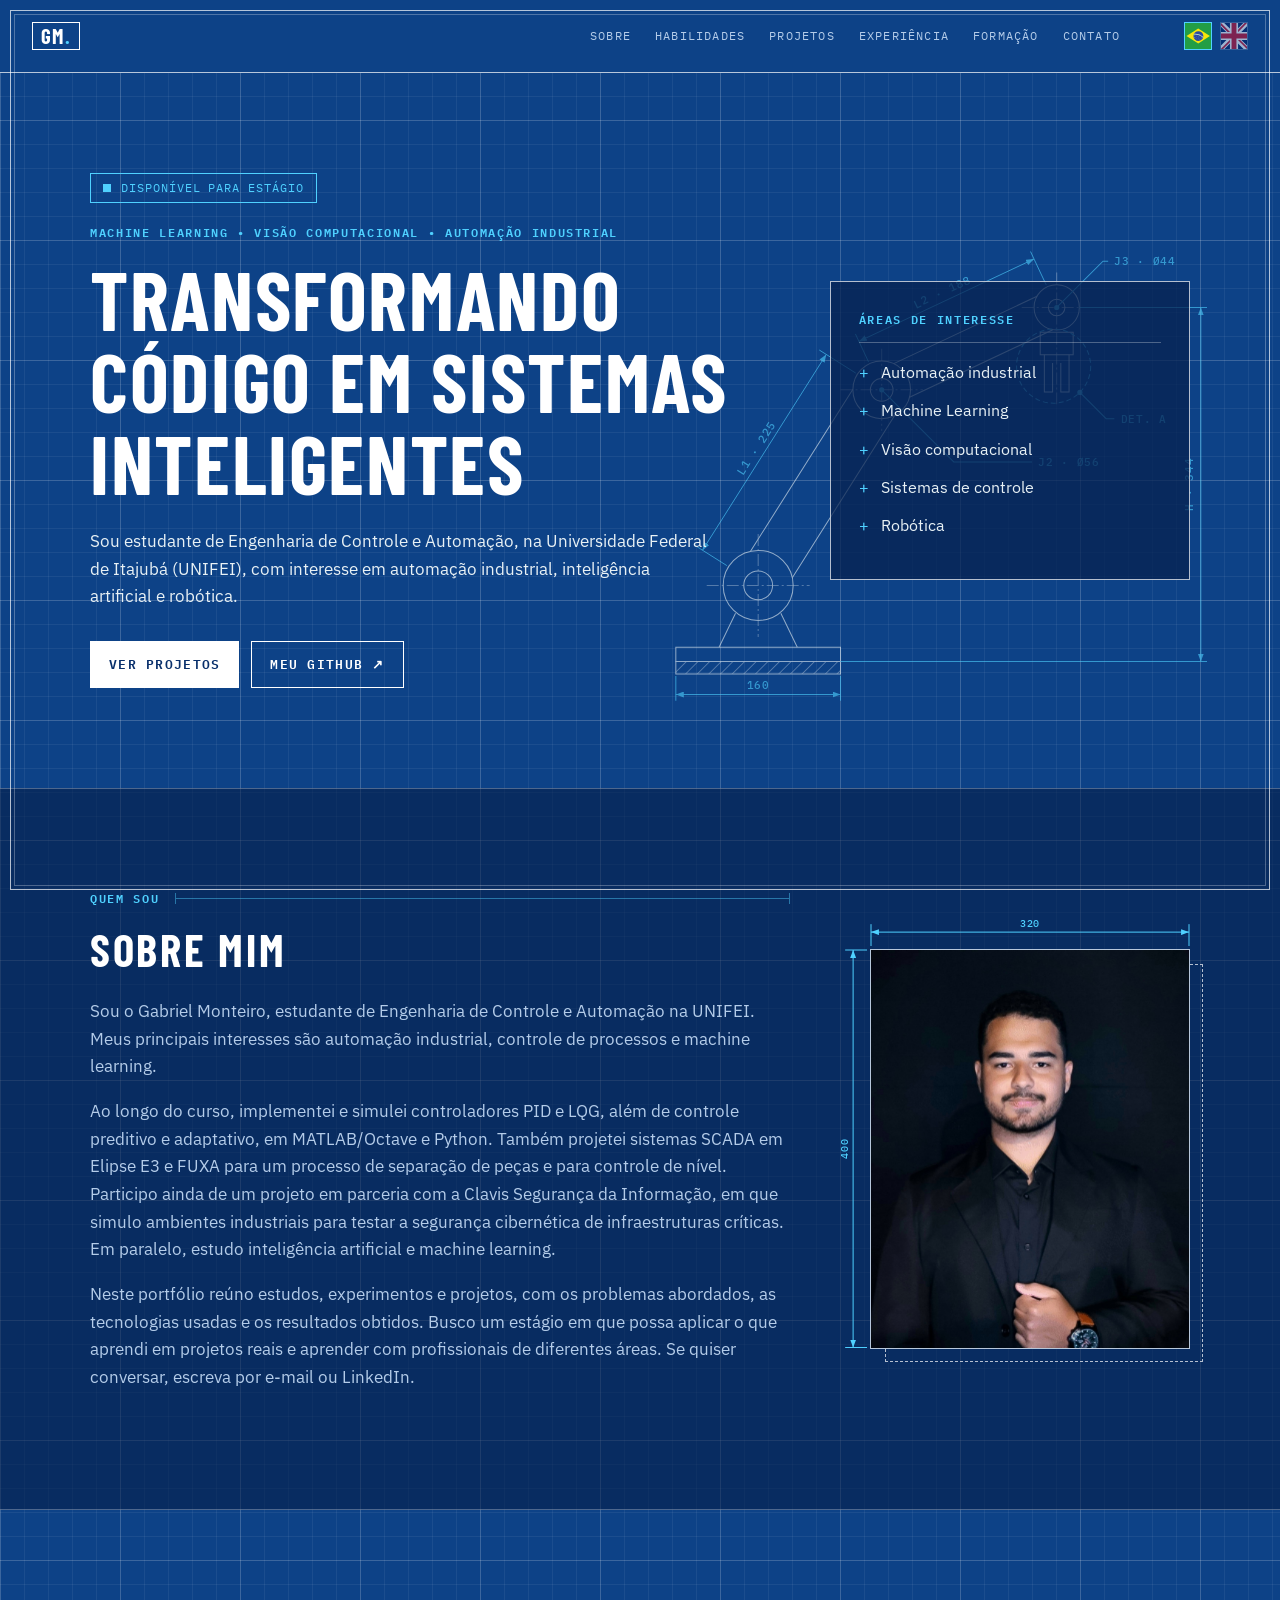
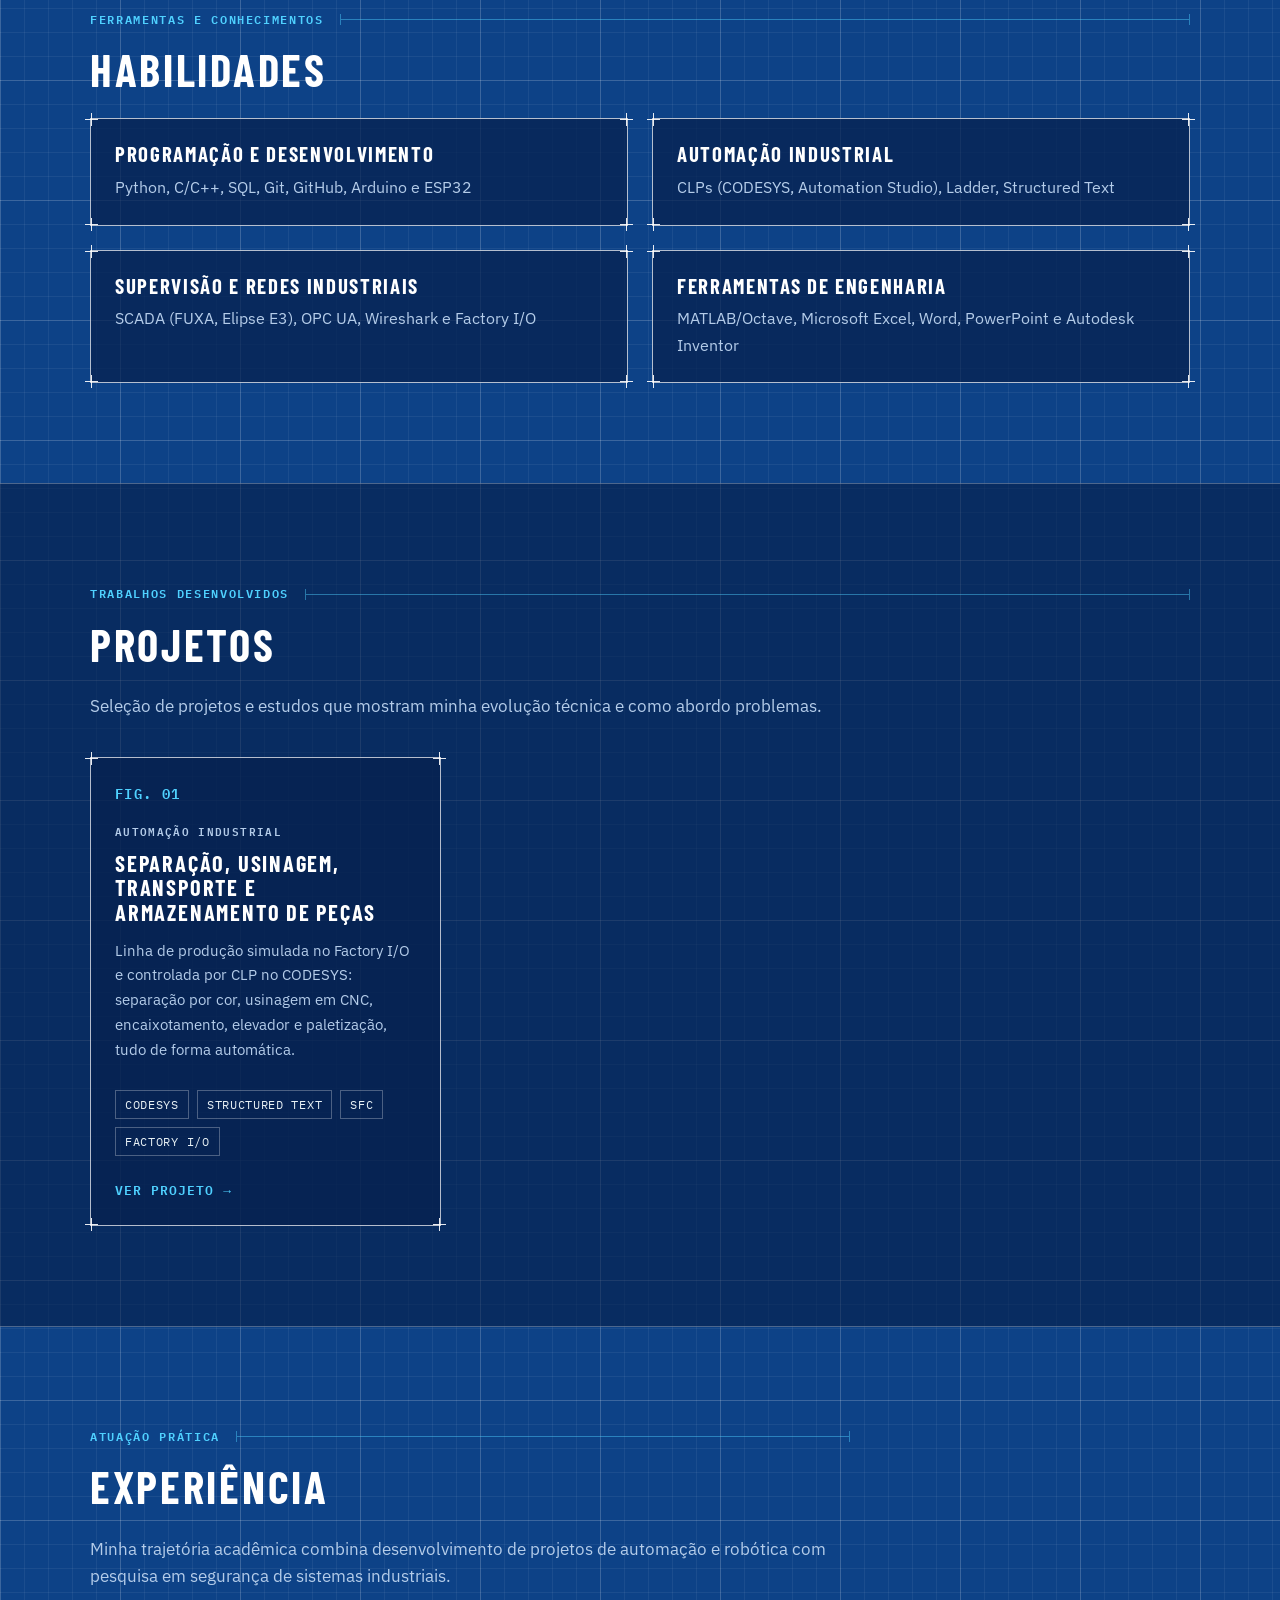
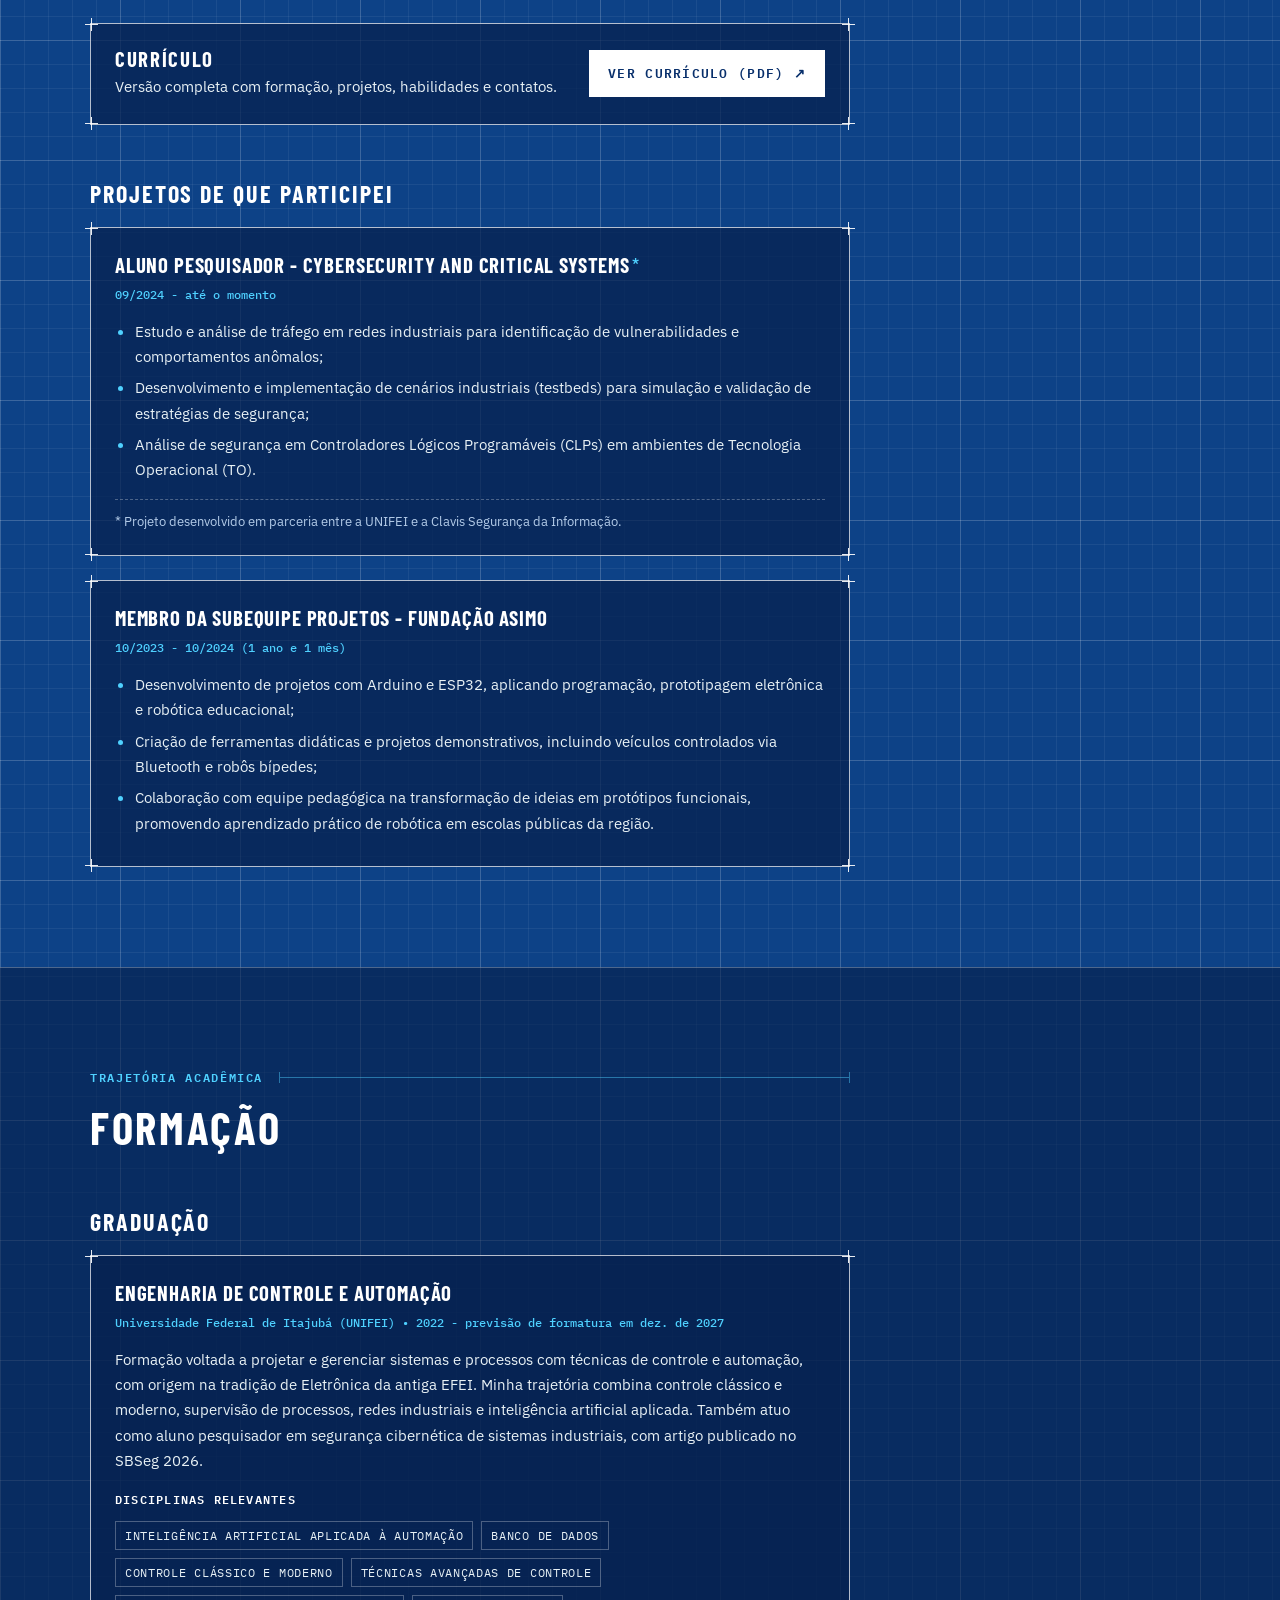
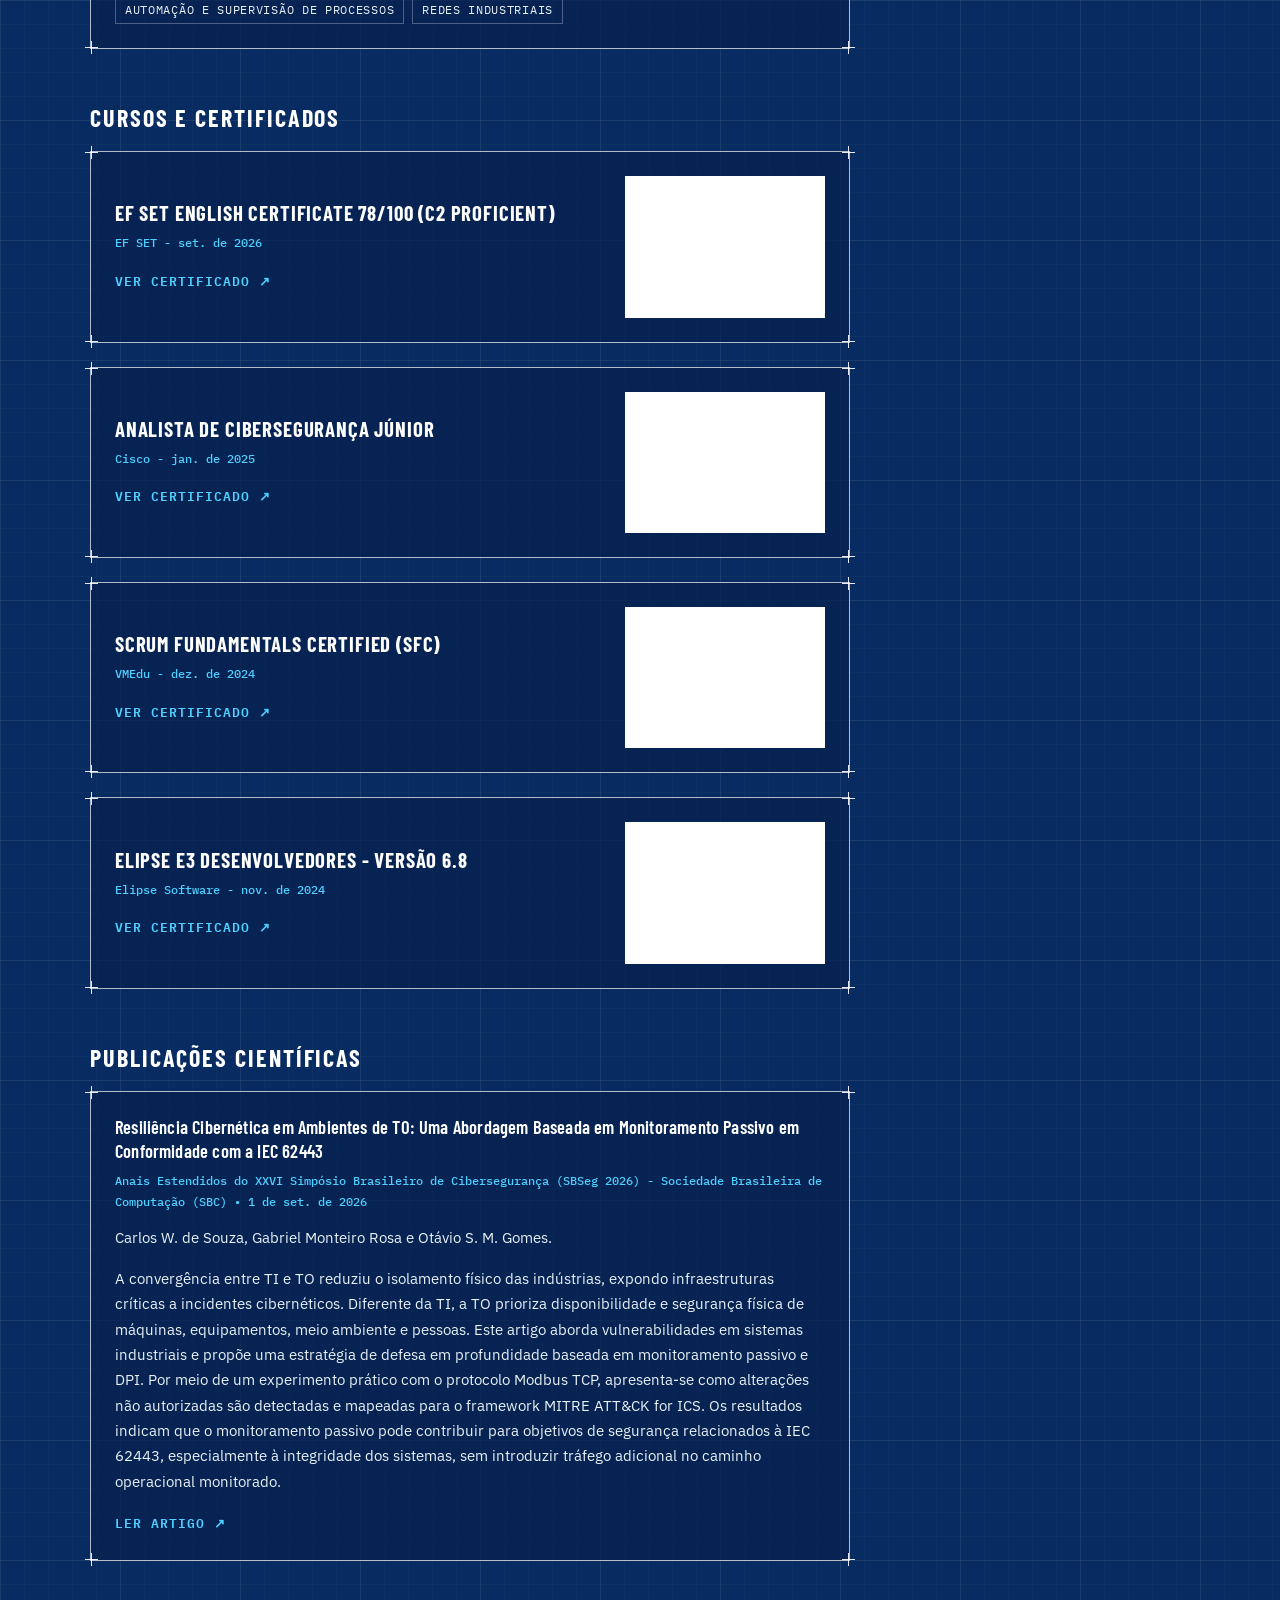
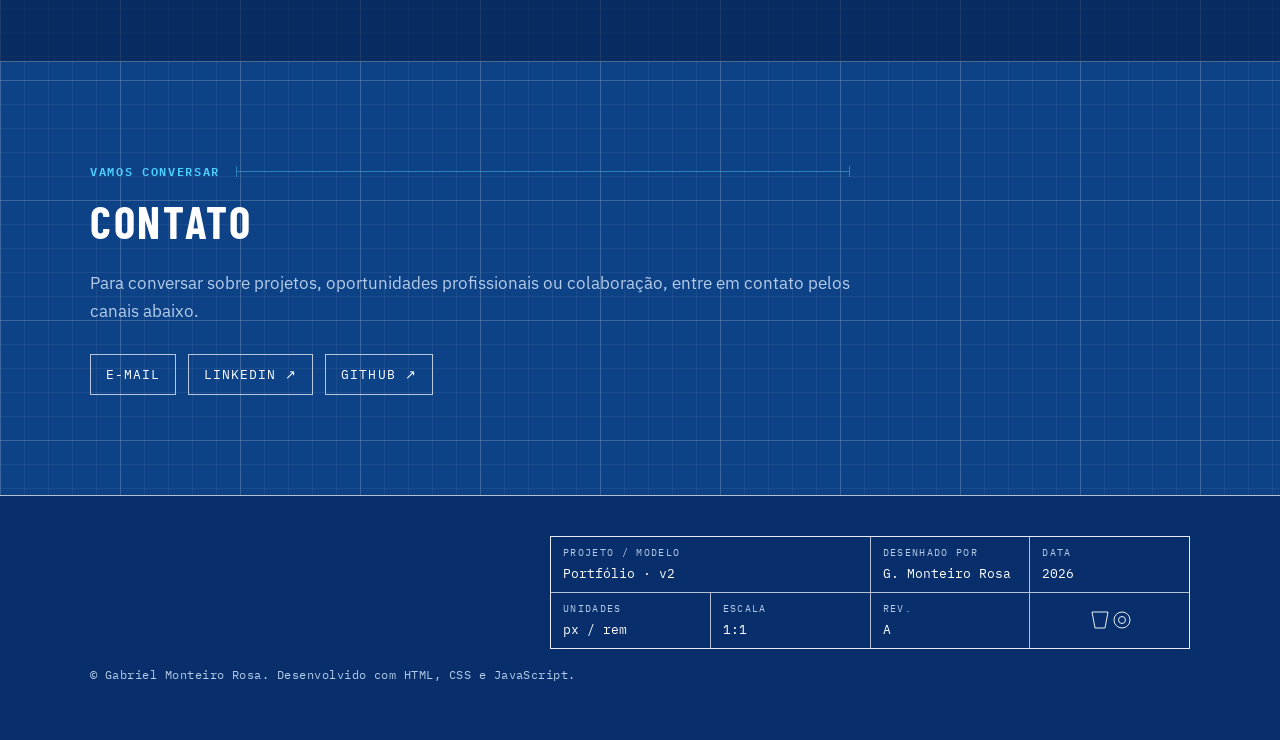
==== commit 62c0c1b6: "Refactor project and portfolio pages to use self-hosted fonts, enhance layout, and improve metadata " ====
--- a/index.html
+++ b/index.html
@@ -717,19 +717,21 @@
 
     <footer class="site-footer">
         <div class="container">
-            <dl class="title-block">
-                <div class="wide"><dt>Projeto / Modelo</dt><dd>Portfólio · v2</dd></div>
-                <div><dt>Desenhado por</dt><dd>G. Monteiro Rosa</dd></div>
-                <div><dt>Data</dt><dd><span id="ano">2026</span></dd></div>
-                <div><dt>Unidades</dt><dd>px / rem</dd></div>
-                <div><dt>Escala</dt><dd>1:1</dd></div>
-                <div><dt>Rev.</dt><dd>A</dd></div>
+            <div class="title-block">
+                <dl>
+                    <div class="wide"><dt>Projeto / Modelo</dt><dd>Portfólio · v2</dd></div>
+                    <div><dt>Desenhado por</dt><dd>G. Monteiro Rosa</dd></div>
+                    <div><dt>Data</dt><dd><span id="ano">2026</span></dd></div>
+                    <div><dt>Unidades</dt><dd>px / rem</dd></div>
+                    <div><dt>Escala</dt><dd>1:1</dd></div>
+                    <div><dt>Rev.</dt><dd>A</dd></div>
+                </dl>
                 <div class="symbol" aria-hidden="true">
                     <svg viewBox="0 0 44 26" fill="none" stroke="currentColor" stroke-width="1">
                         <path d="M4 5h16l-3 16H7z"/><circle cx="34" cy="13" r="8"/><circle cx="34" cy="13" r="3.5"/>
                     </svg>
                 </div>
-            </dl>
+            </div>
             <p>© Gabriel Monteiro Rosa. Desenvolvido com HTML, CSS e JavaScript.</p>
         </div>
     </footer>
--- a/style.css
+++ b/style.css
@@ -606,6 +606,14 @@
 
 .entry h4 { margin: 0 0 6px; font-size: 1.3rem; line-height: 1.25; letter-spacing: 0.04em; }
 
+.entry .paper-title {
+    font-size: 1.15rem;
+    font-weight: 600;
+    line-height: 1.3;
+    letter-spacing: 0.01em;
+    text-transform: none;
+}
+
 .entry-meta {
     margin-bottom: 14px;
     color: var(--cyan);
@@ -715,7 +723,10 @@
     font-family: var(--font-mono);
 }
 
-.title-block > div { padding: 8px 12px; background: var(--blue-deep); }
+.title-block dl { display: contents; margin: 0; }
+
+.title-block dl > div,
+.title-block > .symbol { padding: 8px 12px; background: var(--blue-deep); }
 .title-block .wide { grid-column: span 2; }
 
 .title-block dt {
--- a/cards.css
+++ b/cards.css
@@ -205,12 +205,14 @@
 html[lang^="en"] .process-art .pt { display: none; }
 html:not([lang^="en"]) .process-art .en { display: none; }
 
-/* Título e resumo ficam na metade esquerda para não cobrir o desenho */
-@media (min-width: 1000px) {
-    .project-header h1 { max-width: 60%; }
-    .project-header .hero-text { max-width: 55%; }
-}
-
-@media (max-width: 850px) {
+/* Título e resumo ficam na metade esquerda para não cobrir o desenho
+   (só nas páginas que têm o desenho) */
+@media (min-width: 1001px) {
+    .project-header:has(.process-art) h1 { max-width: 60%; }
+    .project-header:has(.process-art) .hero-text { max-width: 55%; }
+}
+
+/* Até 1000 px o desenho vira marca d'água atrás do texto */
+@media (max-width: 1000px) {
     .process-art { right: -12vw; width: 96vw; opacity: 0.2; }
 }
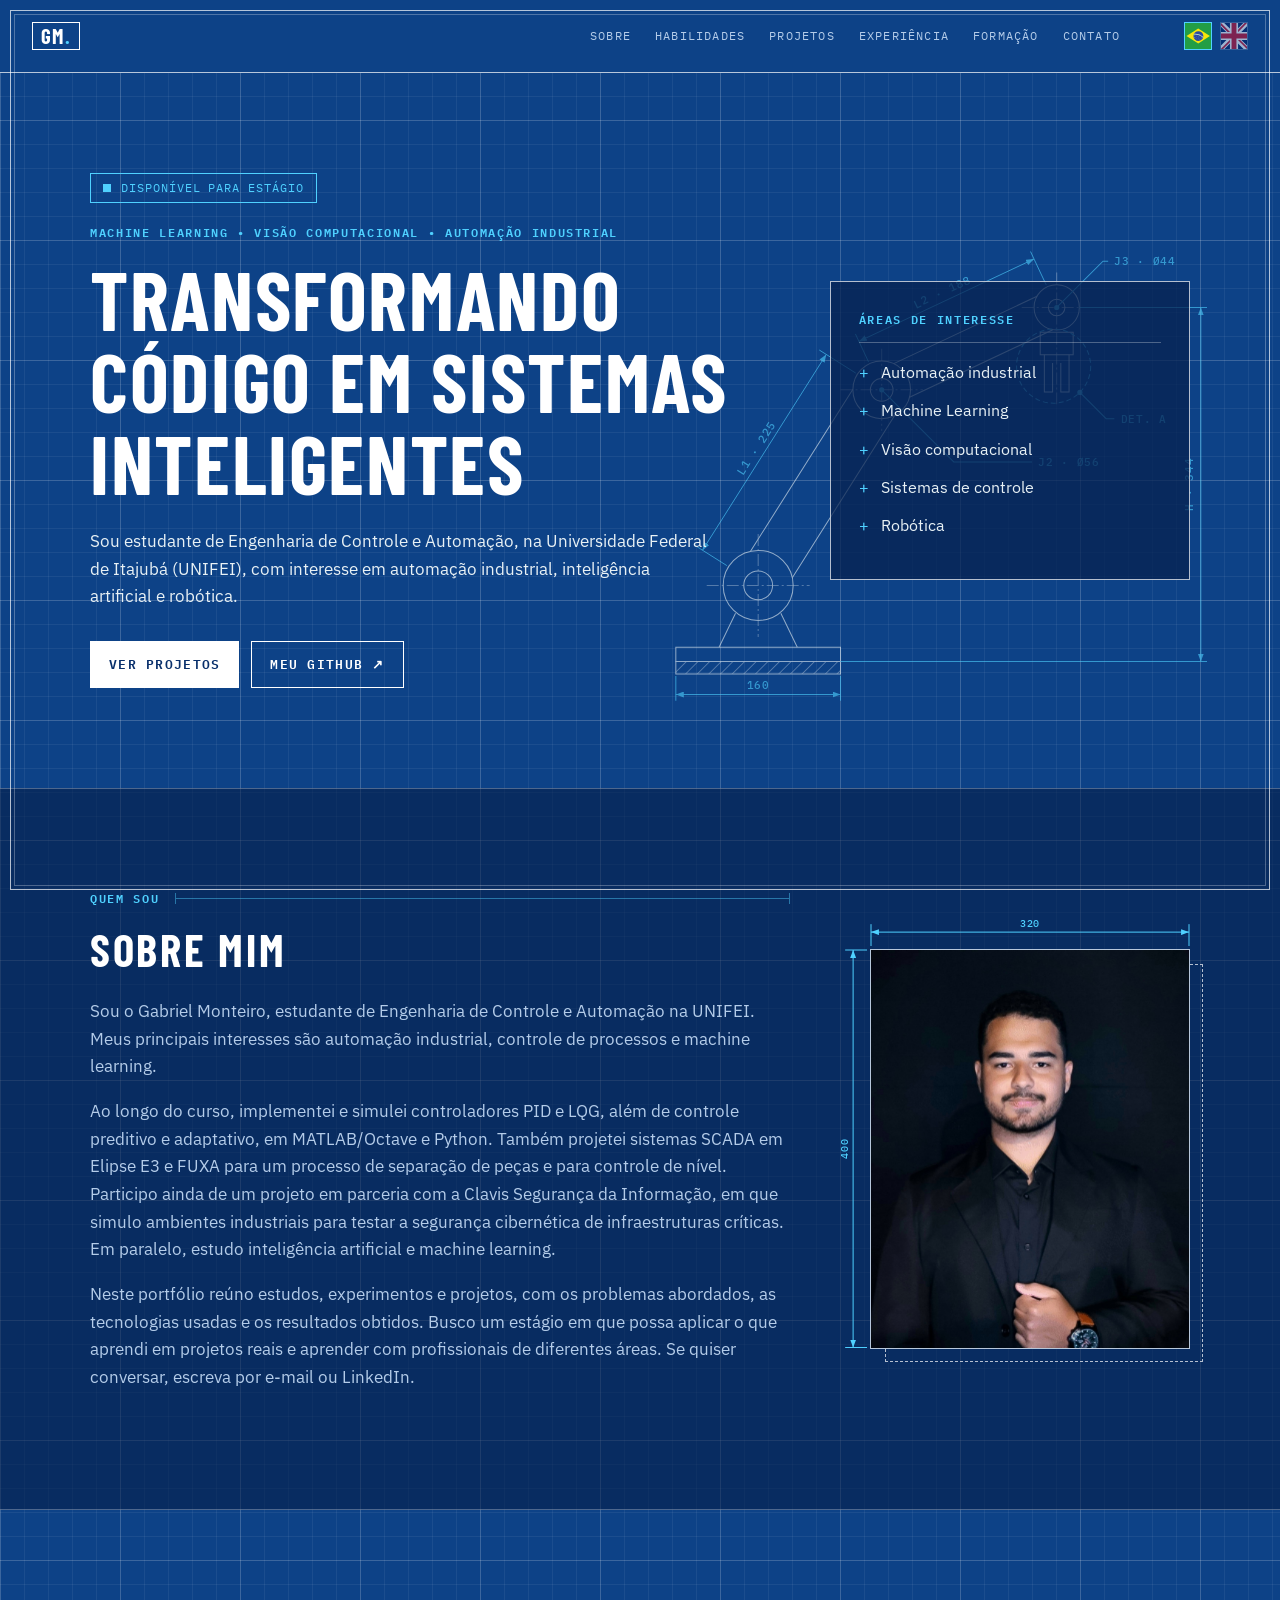
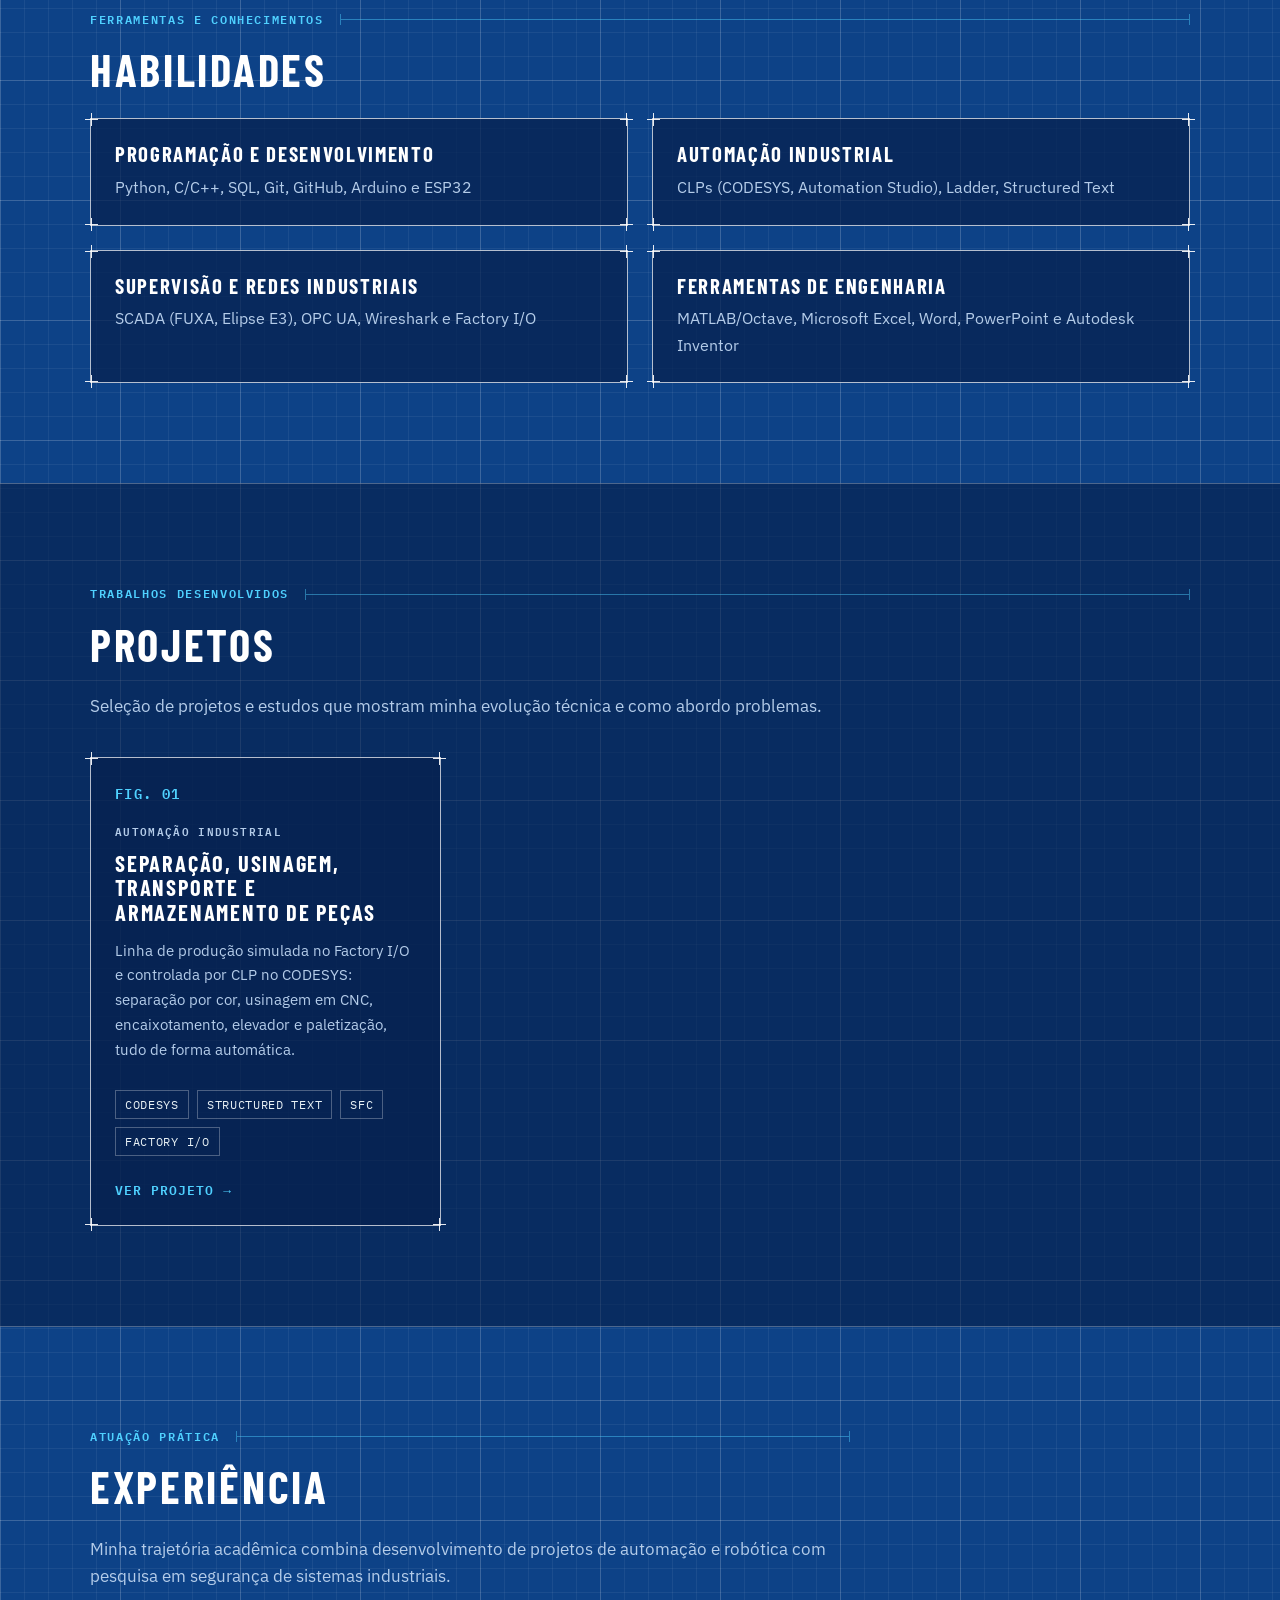
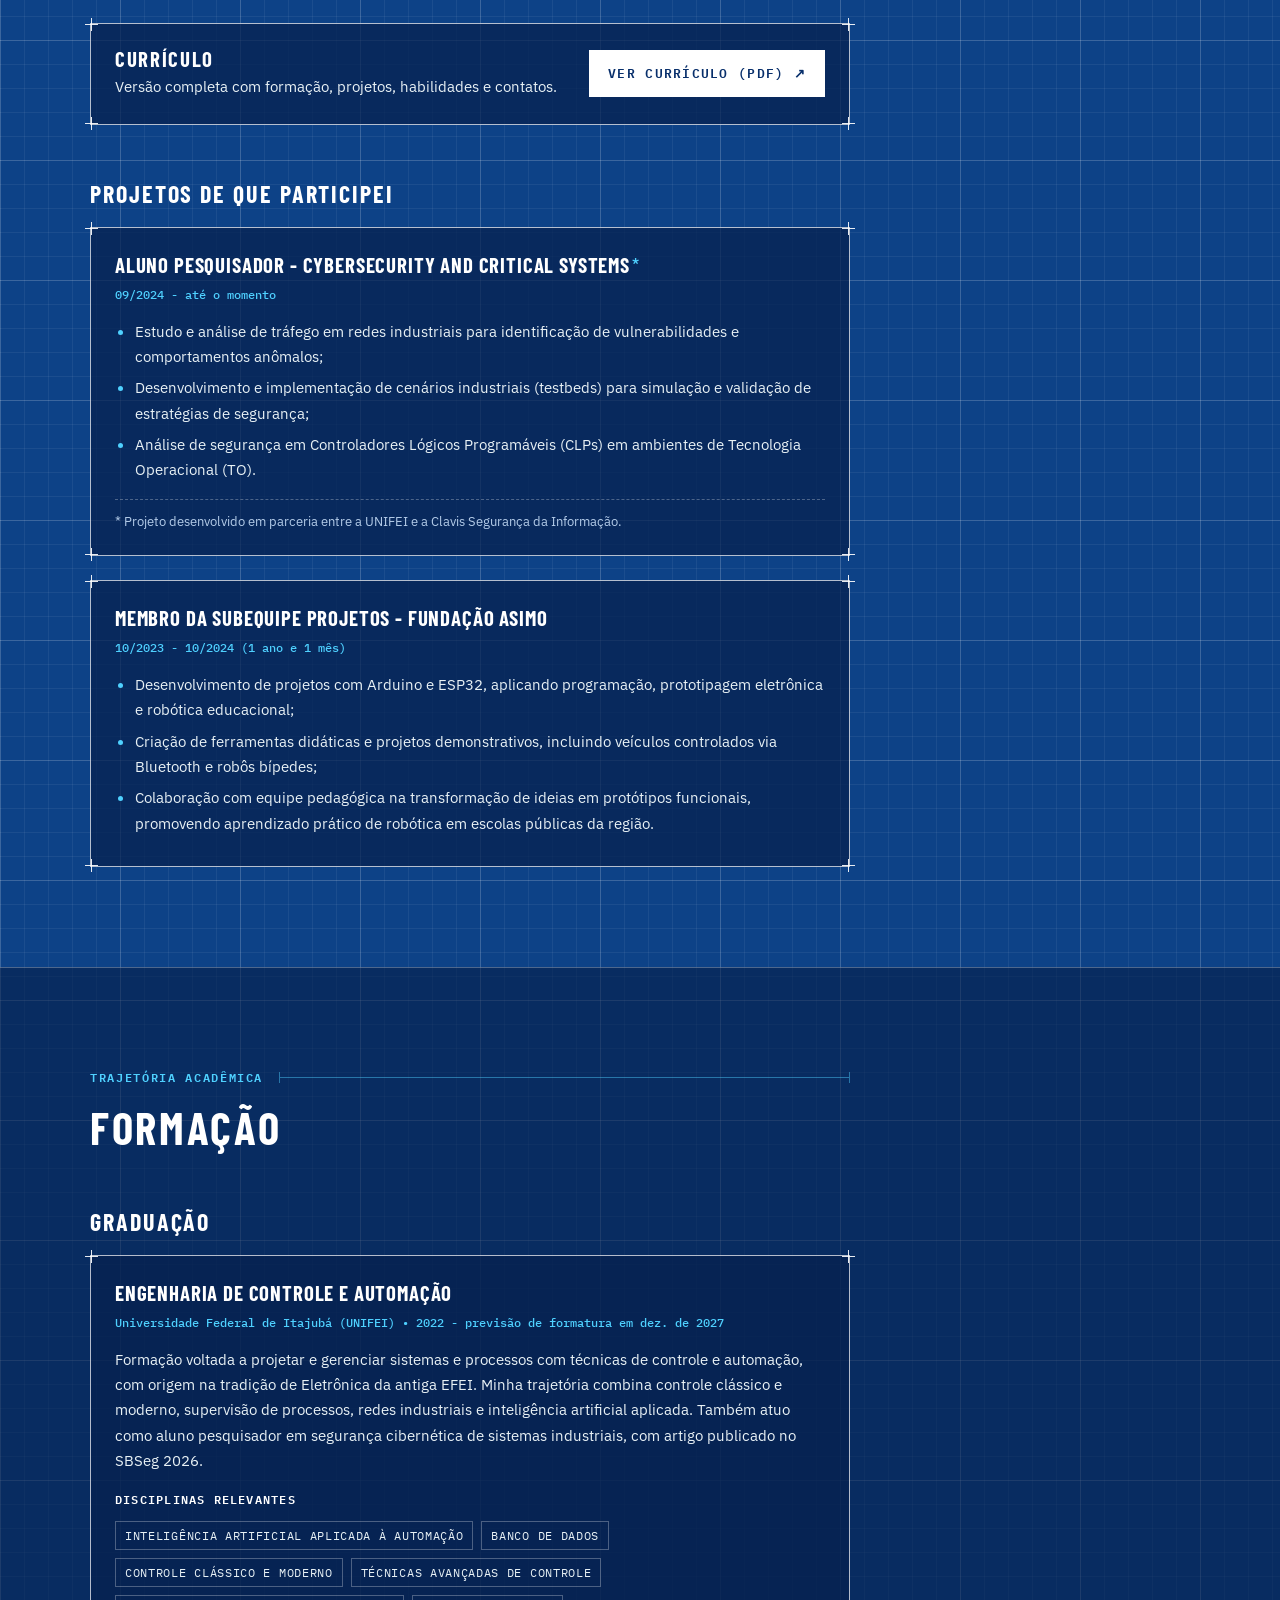
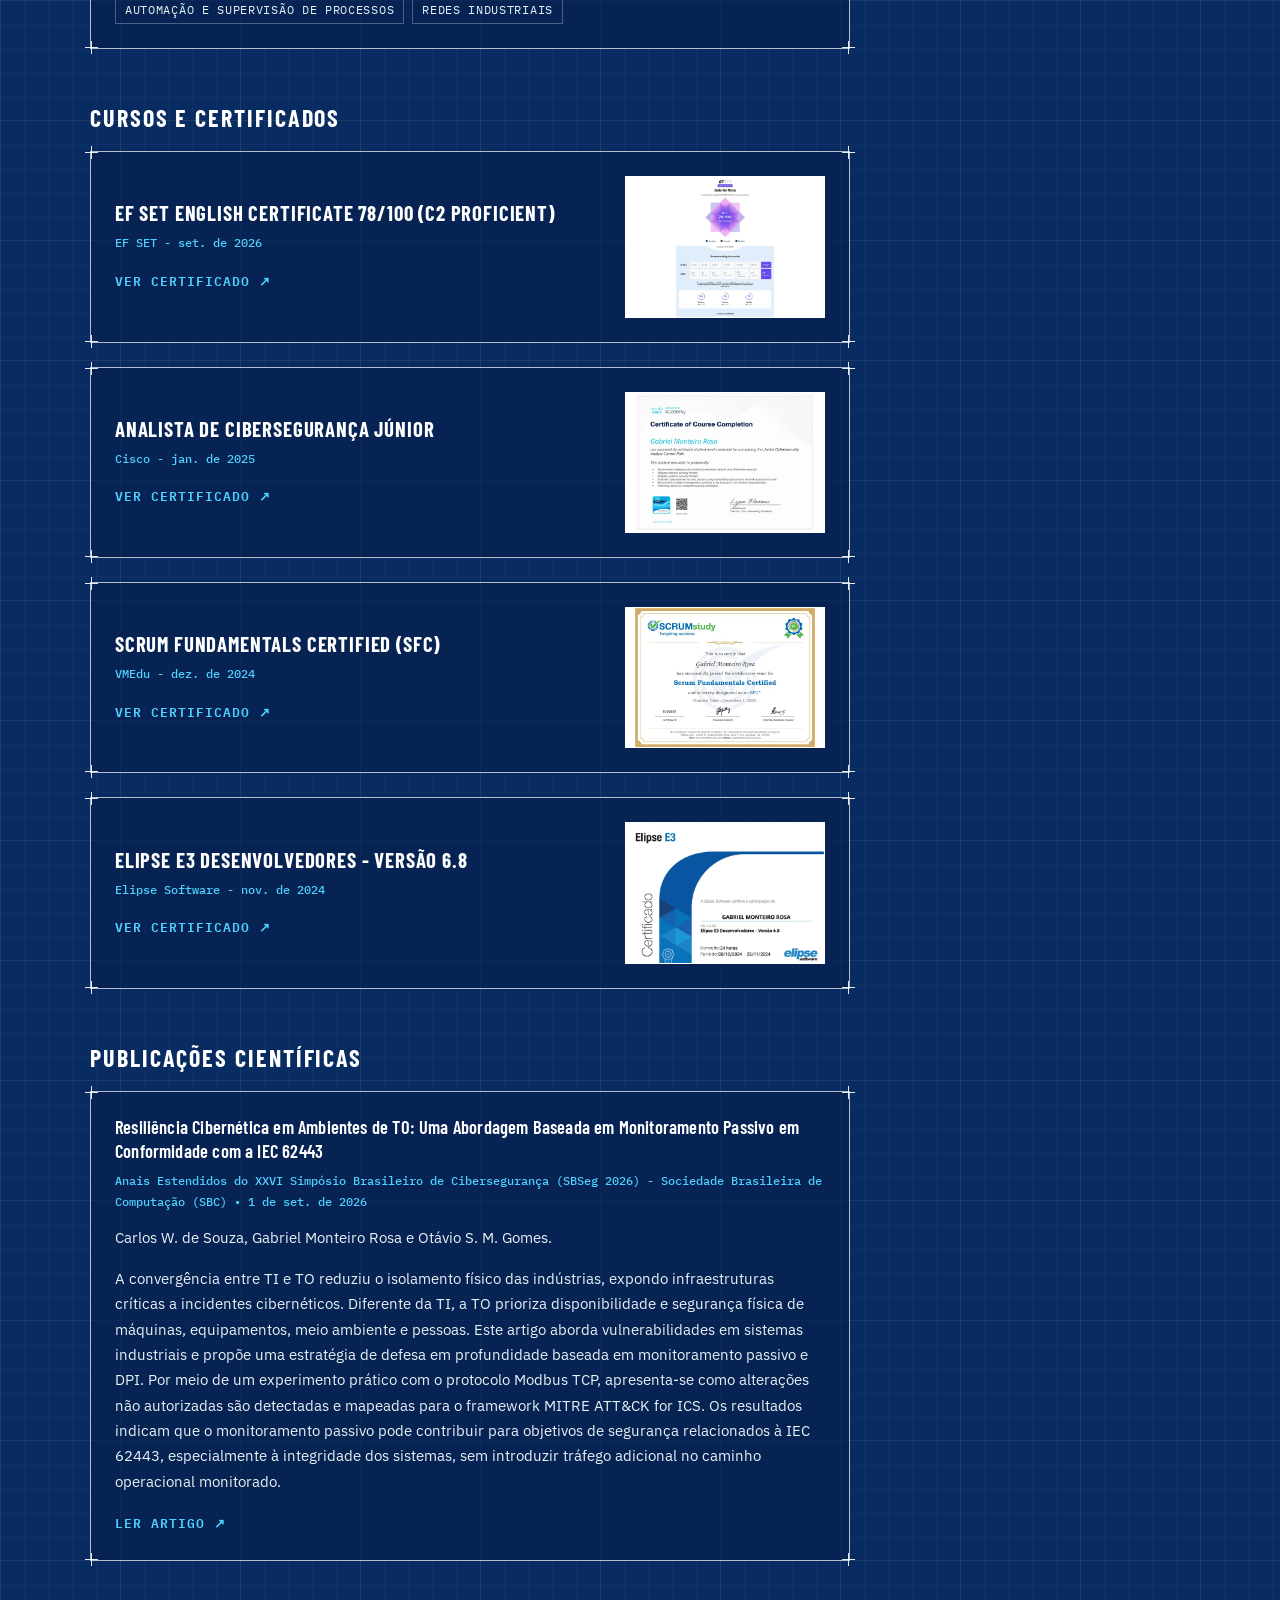
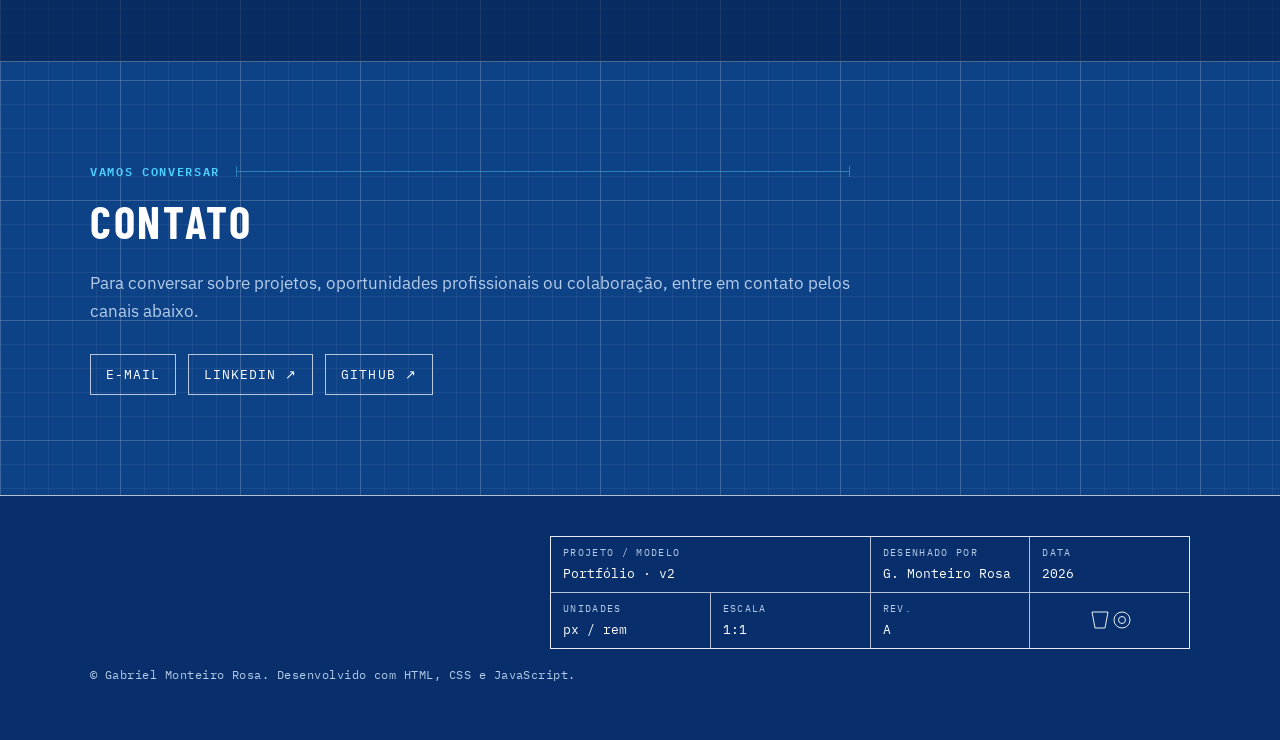
==== commit 8d5c5907: "Optimize image assets, replace PDF iframes with WebP previews, and clean up unused fonts Reduce page" ====
--- a/index.html
+++ b/index.html
@@ -94,7 +94,7 @@
                     <img src="assets/flags/br.svg" alt="Português (Brasil)" width="28" height="28">
                 </a>
                 <a href="en/" lang="en" hreflang="en" title="English">
-                    <img src="assets/flags/us.svg" alt="English" width="28" height="28">
+                    <img src="assets/flags/eng.svg" alt="English" width="28" height="28">
                 </a>
             </div>
 
@@ -282,8 +282,8 @@
                     <img
                         src="assets/gabriel.jpg"
                         alt="Foto de Gabriel Monteiro Rosa"
-                        width="640"
-                        height="800"
+                        width="1436"
+                        height="1078"
                         loading="lazy"
                         decoding="async"
                     >
@@ -518,12 +518,14 @@
                         </div>
 
                         <div class="cert-preview">
-                            <iframe
-                                src="assets/certificados/certificado-ef-set.pdf#toolbar=0&navpanes=0&scrollbar=0&view=Fit"
-                                title="Prévia do certificado EF SET English"
+                            <img
+                                src="assets/certificados/certificado-ef-set.webp"
+                                alt="Prévia do certificado EF SET English"
+                                width="600"
+                                height="849"
                                 loading="lazy"
-                                tabindex="-1"
-                            ></iframe>
+                                decoding="async"
+                            >
 
                             <a
                                 class="cert-preview-link"
@@ -554,12 +556,14 @@
                         </div>
 
                         <div class="cert-preview">
-                            <iframe
-                                src="assets/certificados/certificado-cisco-cibersec.pdf#toolbar=0&navpanes=0&scrollbar=0&view=Fit"
-                                title="Prévia do certificado Cisco de Analista de Cibersegurança Júnior"
+                            <img
+                                src="assets/certificados/certificado-cisco-cibersec.webp"
+                                alt="Prévia do certificado Cisco de Analista de Cibersegurança Júnior"
+                                width="600"
+                                height="464"
                                 loading="lazy"
-                                tabindex="-1"
-                            ></iframe>
+                                decoding="async"
+                            >
 
                             <a
                                 class="cert-preview-link"
@@ -590,12 +594,14 @@
                         </div>
 
                         <div class="cert-preview">
-                            <iframe
-                                src="assets/certificados/certificado-sfc.pdf#toolbar=0&navpanes=0&scrollbar=0&view=Fit"
-                                title="Prévia do certificado Scrum Fundamentals Certified"
+                            <img
+                                src="assets/certificados/certificado-sfc.webp"
+                                alt="Prévia do certificado Scrum Fundamentals Certified"
+                                width="600"
+                                height="464"
                                 loading="lazy"
-                                tabindex="-1"
-                            ></iframe>
+                                decoding="async"
+                            >
 
                             <a
                                 class="cert-preview-link"
@@ -626,12 +632,14 @@
                         </div>
 
                         <div class="cert-preview">
-                            <iframe
-                                src="assets/certificados/certificado-elipse-e3.pdf#toolbar=0&navpanes=0&scrollbar=0&view=Fit"
-                                title="Prévia do certificado Elipse E3 Desenvolvedores"
+                            <img
+                                src="assets/certificados/certificado-elipse-e3.webp"
+                                alt="Prévia do certificado Elipse E3 Desenvolvedores"
+                                width="600"
+                                height="424"
                                 loading="lazy"
-                                tabindex="-1"
-                            ></iframe>
+                                decoding="async"
+                            >
 
                             <a
                                 class="cert-preview-link"
@@ -739,8 +747,8 @@
     <a class="back-to-top" href="#inicio" aria-label="Voltar ao topo">
         <svg viewBox="0 0 24 24" width="22" height="22" fill="none" stroke="currentColor"
             stroke-width="2" stroke-linecap="round" stroke-linejoin="round" aria-hidden="true">
-            <path d="M3 10.5 12 3l9 7.5"></path>
-            <path d="M5 9.5V20a1 1 0 0 0 1 1h4v-6h4v6h4a1 1 0 0 0 1-1V9.5"></path>
+            <path d="M12 19V5"></path>
+            <path d="m5 12 7-7 7 7"></path>
         </svg>
     </a>
 
--- a/fonts.css
+++ b/fonts.css
@@ -1,11 +1,4 @@
 /* Fontes hospedadas localmente (subconjunto latin), sem Google Fonts. */
-@font-face {
-    font-family: "Barlow Condensed";
-    font-style: normal;
-    font-weight: 500;
-    font-display: swap;
-    src: url("assets/fonts/barlow-condensed-latin-500-normal.woff2") format("woff2");
-}
 @font-face {
     font-family: "Barlow Condensed";
     font-style: normal;
@@ -28,20 +21,6 @@
     src: url("assets/fonts/ibm-plex-sans-latin-400-normal.woff2") format("woff2");
 }
 @font-face {
-    font-family: "IBM Plex Sans";
-    font-style: normal;
-    font-weight: 500;
-    font-display: swap;
-    src: url("assets/fonts/ibm-plex-sans-latin-500-normal.woff2") format("woff2");
-}
-@font-face {
-    font-family: "IBM Plex Sans";
-    font-style: normal;
-    font-weight: 600;
-    font-display: swap;
-    src: url("assets/fonts/ibm-plex-sans-latin-600-normal.woff2") format("woff2");
-}
-@font-face {
     font-family: "IBM Plex Mono";
     font-style: normal;
     font-weight: 400;
--- a/style.css
+++ b/style.css
@@ -669,7 +669,8 @@
 
 .cert-preview-vertical { aspect-ratio: 1 / 1.414; }
 
-.cert-preview iframe { display: block; width: 100%; height: 100%; border: 0; pointer-events: none; }
+.cert-preview iframe,
+.cert-preview img { display: block; width: 100%; height: 100%; border: 0; object-fit: contain; pointer-events: none; }
 .cert-preview-link { position: absolute; inset: 0; }
 .cert-preview:hover { border-color: var(--cyan); }
 
@@ -830,8 +831,8 @@
     .container { width: calc(100% - 48px); }
     .section { padding: 70px 0; }
 
-    .nav-container { align-items: flex-start; flex-direction: column; padding: 16px 0; }
-    nav { gap: 12px 18px; margin-left: 0; }
+    html:not(.js) .nav-container { align-items: flex-start; flex-direction: column; padding: 16px 0; }
+    html:not(.js) nav { gap: 12px 18px; margin-left: 0; }
     .site-header .nav-container { padding-inline: 24px; }
 
     .hero h1,
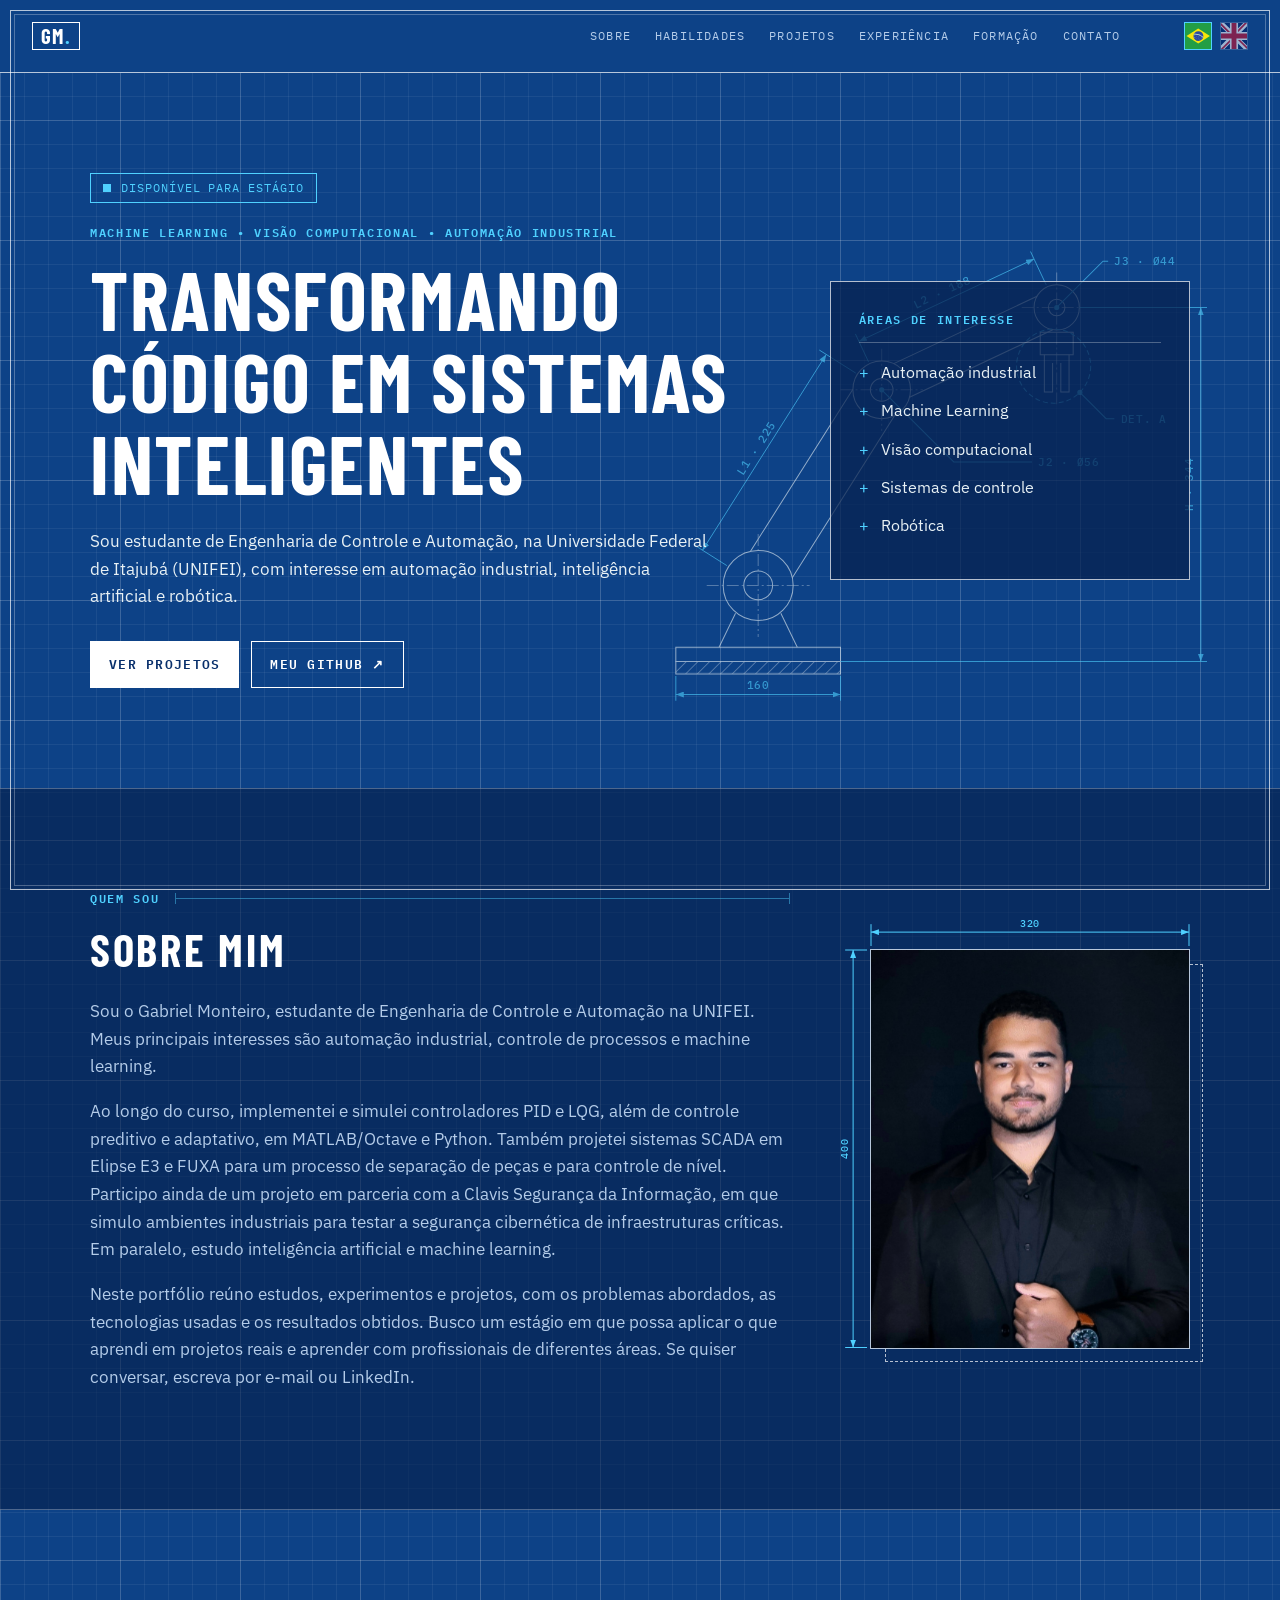
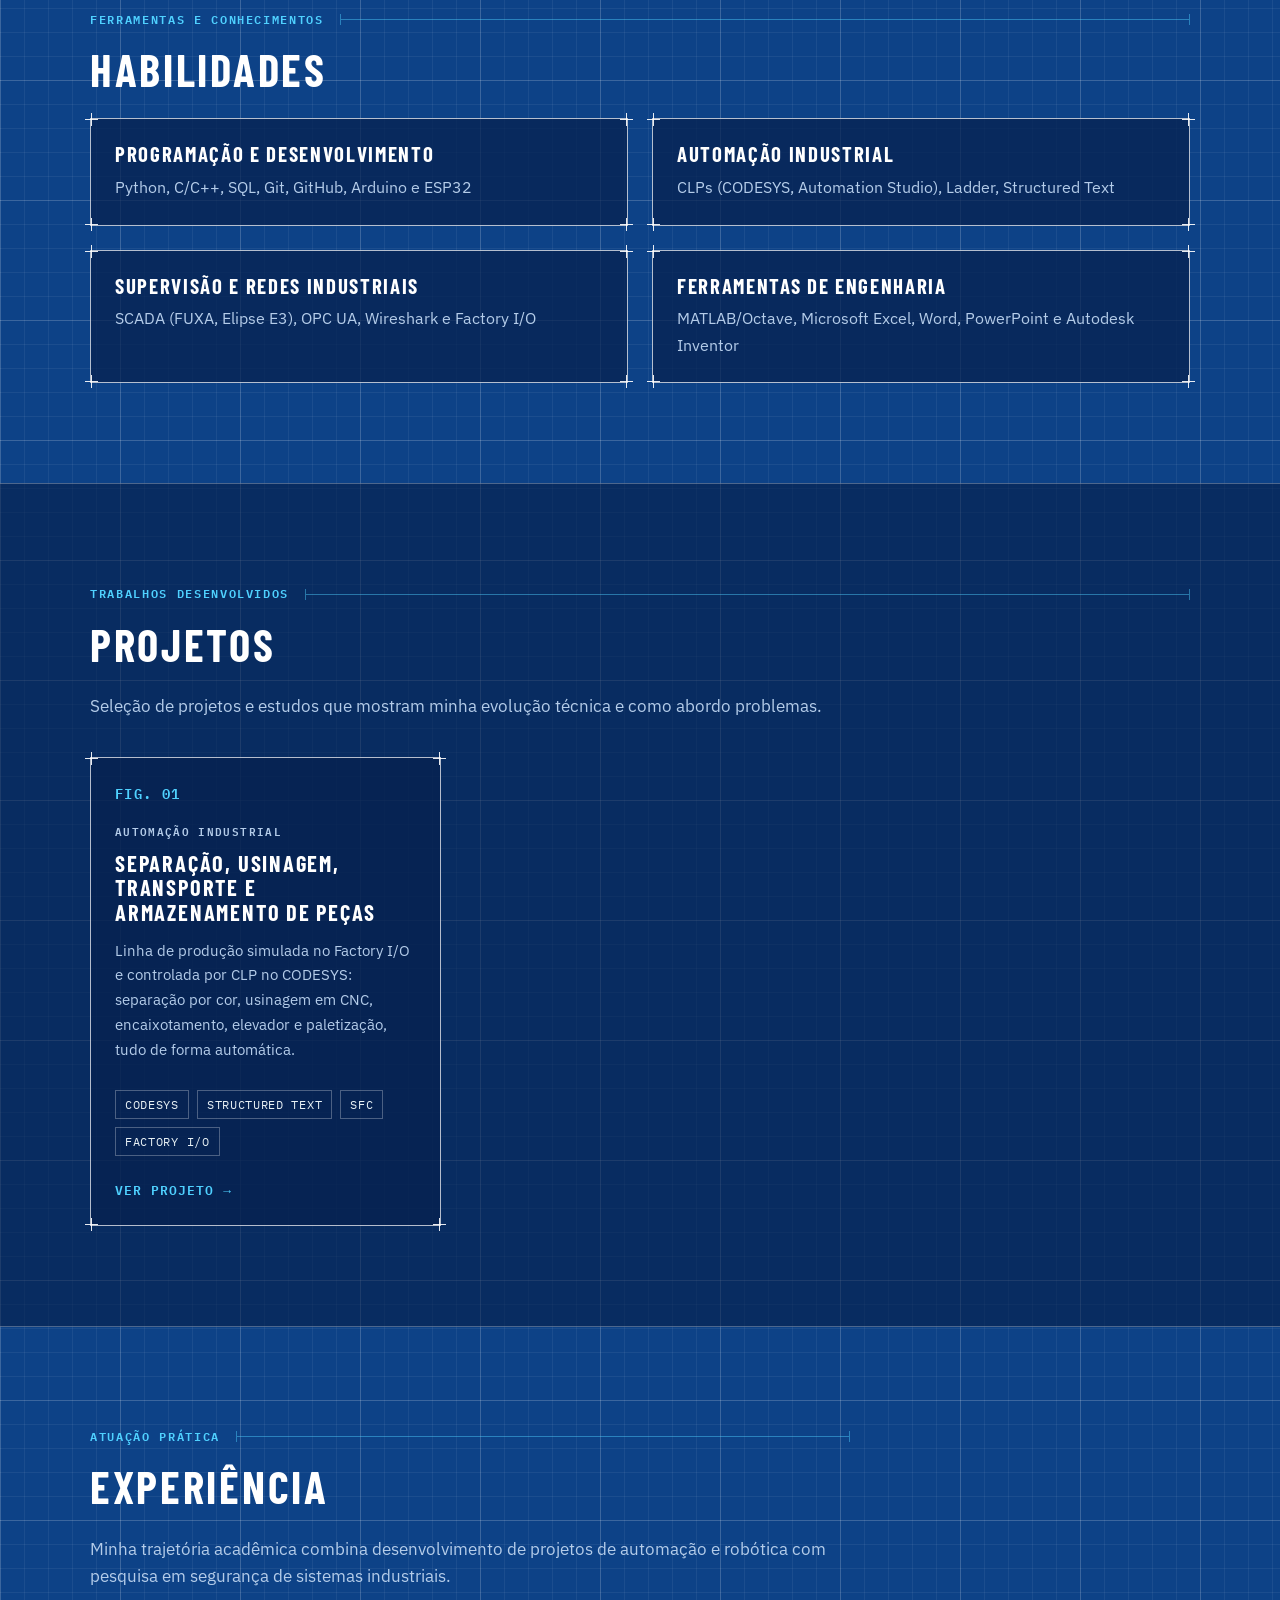
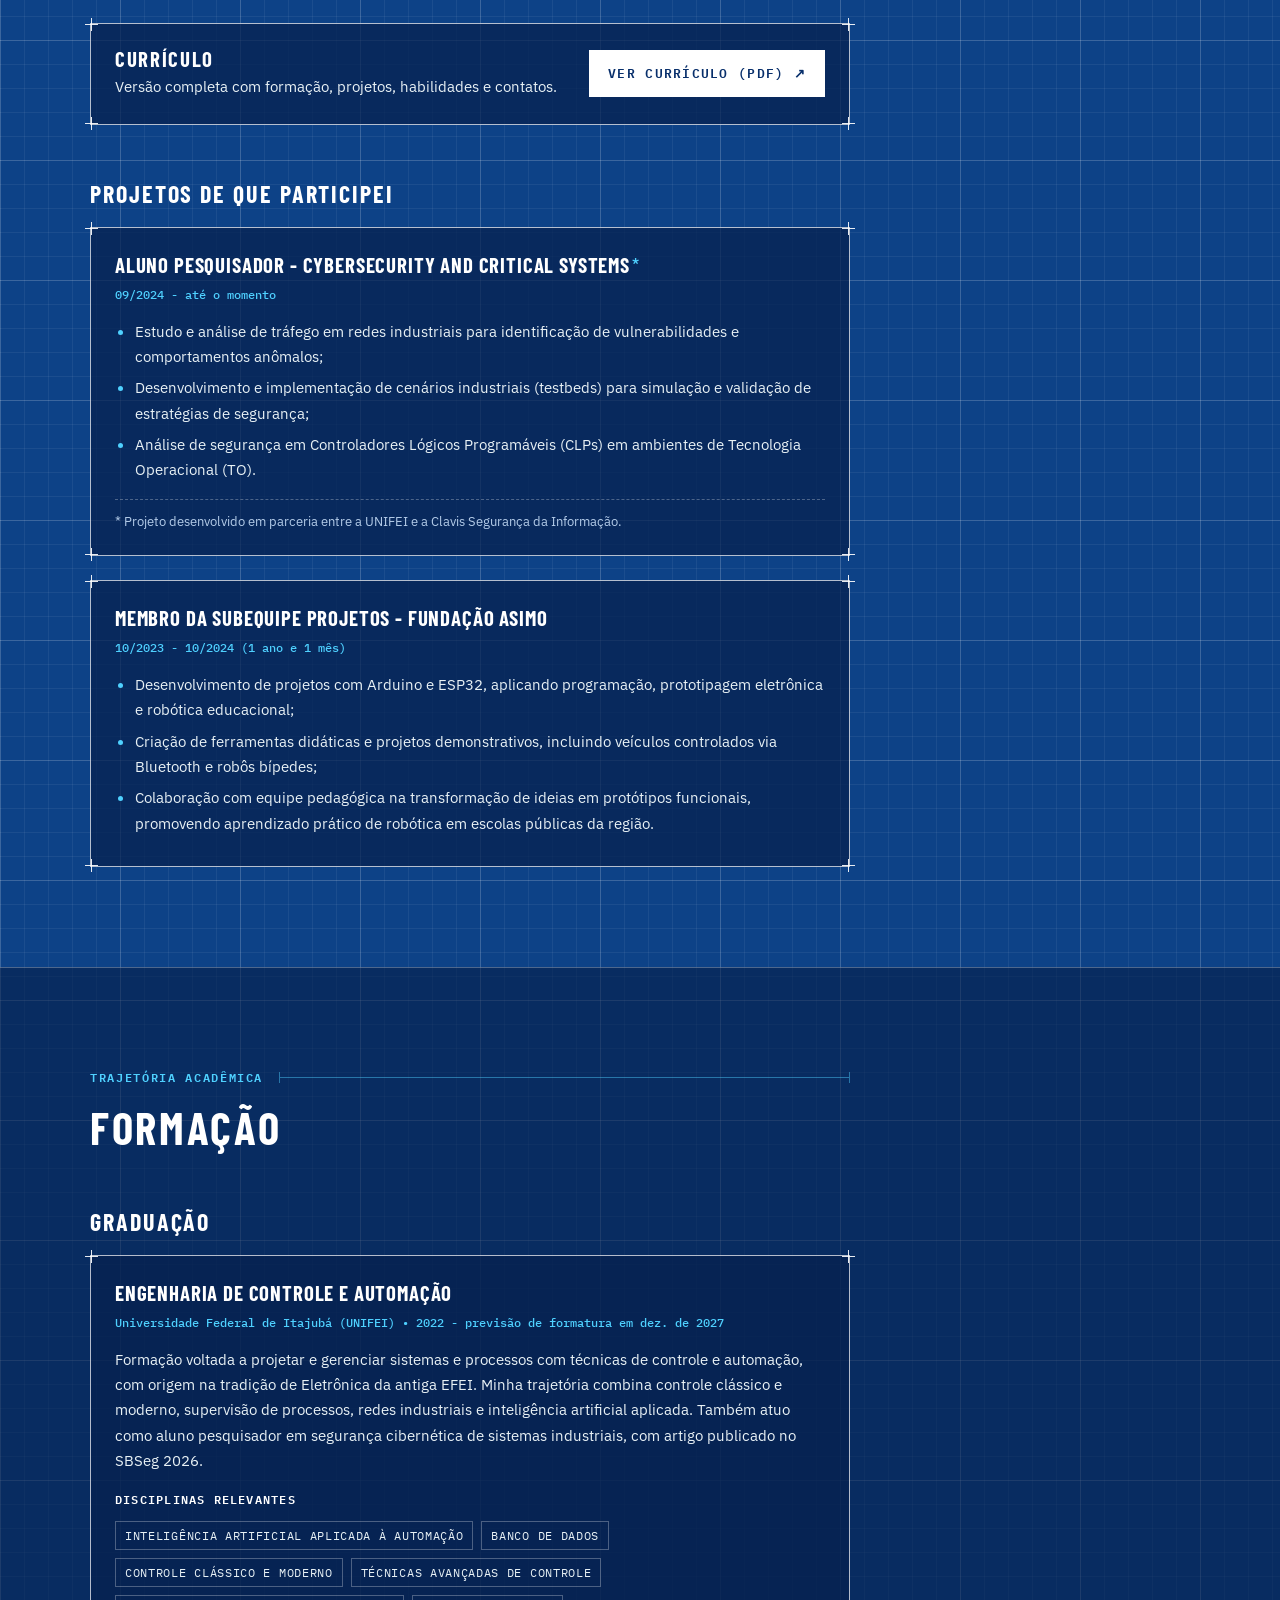
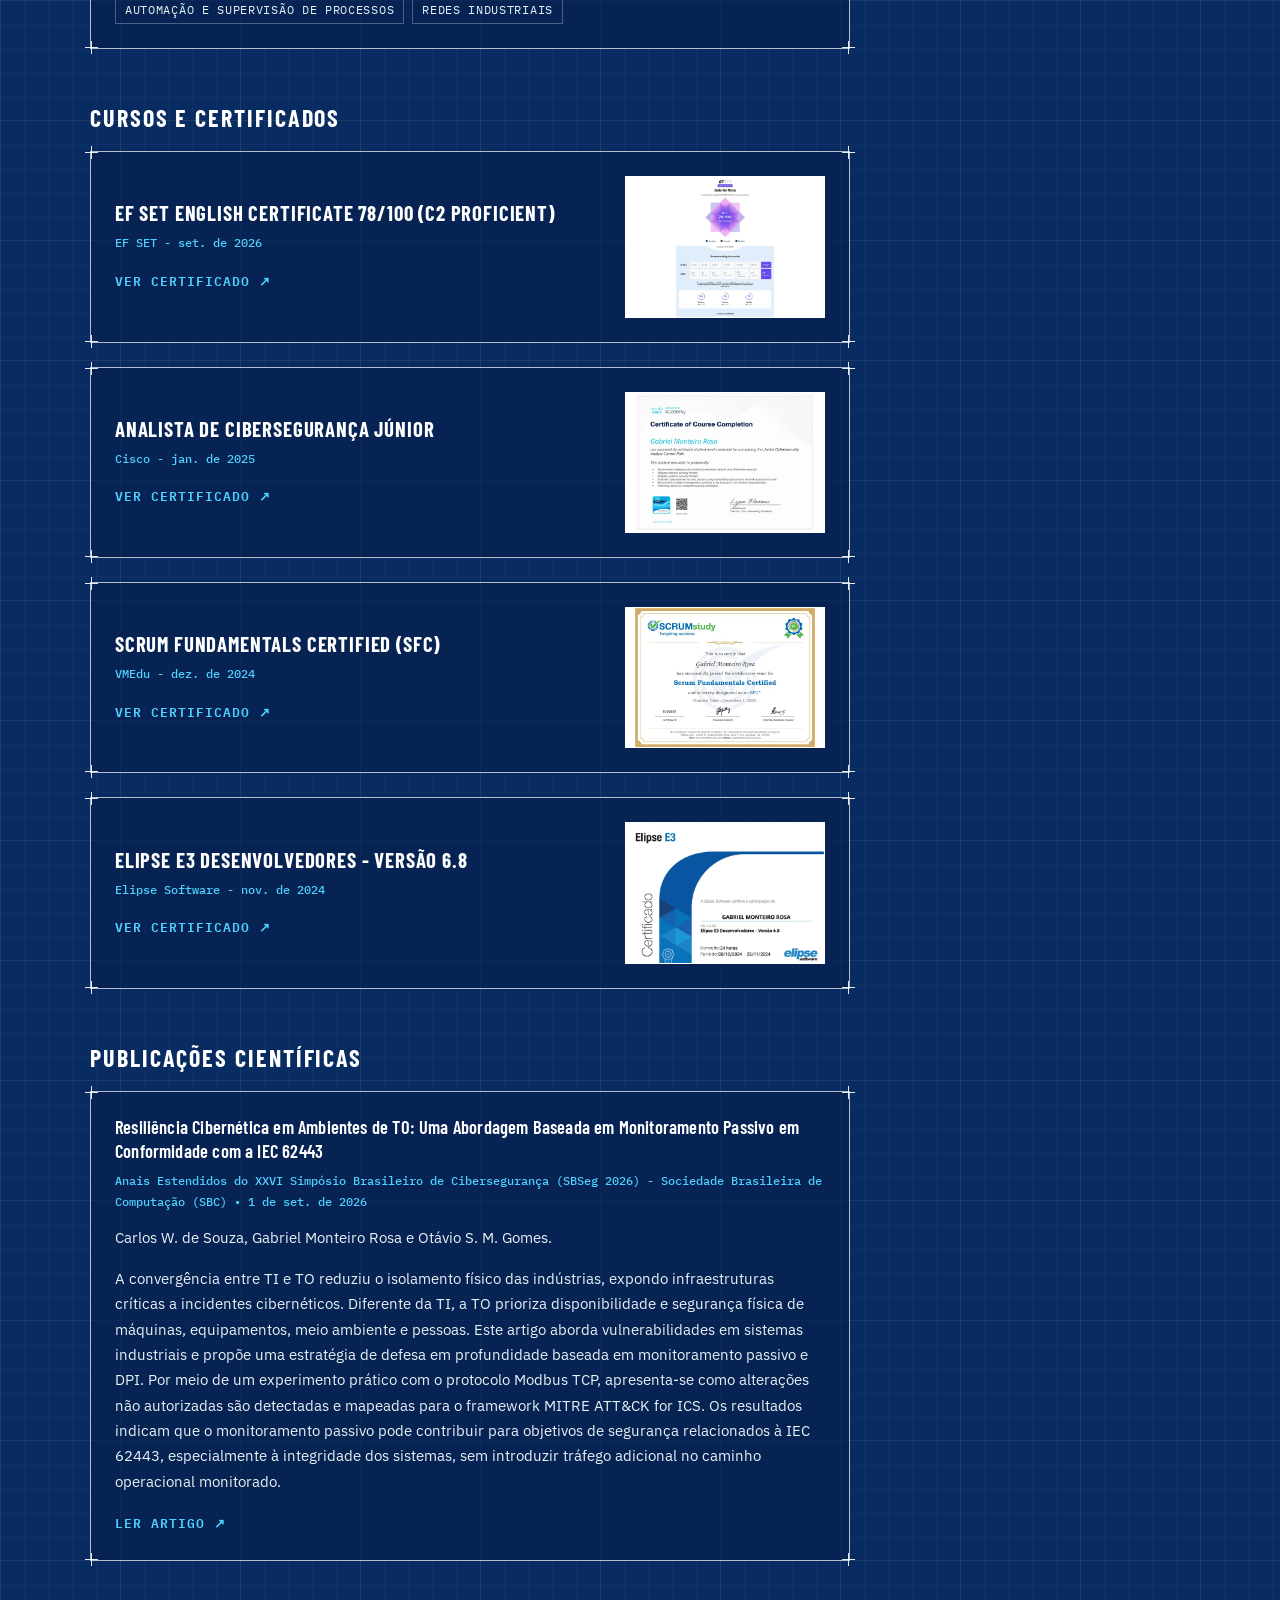
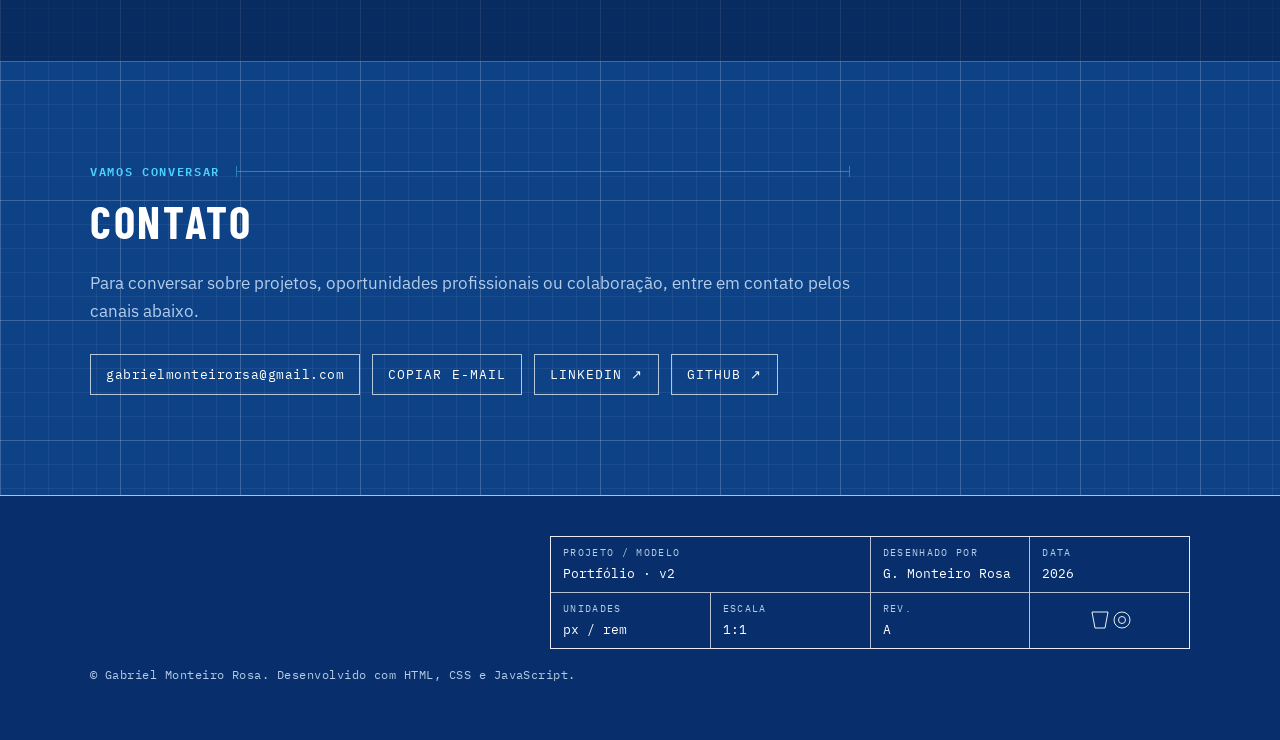
==== commit 94bb6c3a: "Add 404 error page with multilingual support and email copy functionality" ====
--- a/index.html
+++ b/index.html
@@ -699,9 +699,18 @@
                 </p>
 
                 <div class="contact-links">
-                    <a href="mailto:gabrielmonteirorsa@gmail.com">
-                        E-mail
+                    <a class="email-address" href="mailto:gabrielmonteirorsa@gmail.com">
+                        gabrielmonteirorsa@gmail.com
                     </a>
+
+                    <button
+                        type="button"
+                        data-copy-email="gabrielmonteirorsa@gmail.com"
+                        data-label-default="Copiar e-mail"
+                        data-label-copied="E-mail copiado!"
+                    >
+                        Copiar e-mail
+                    </button>
 
                     <a
                         href="https://www.linkedin.com/in/gabriel-monteiro-rosa/"
--- a/style.css
+++ b/style.css
@@ -680,18 +680,33 @@
 
 .contact-links { display: flex; flex-wrap: wrap; gap: 12px; margin-top: 28px; }
 
-.contact-links a {
+.contact-links a,
+.contact-links button {
     padding: 9px 15px;
     border: 1px solid var(--line);
+    background: transparent;
     color: var(--ink);
     font-family: var(--font-mono);
     font-size: 0.8rem;
     letter-spacing: 0.08em;
     text-transform: uppercase;
+    cursor: pointer;
     transition: background 0.2s ease, color 0.2s ease, border-color 0.2s ease;
 }
 
-.contact-links a:hover { background: var(--ink); color: var(--blue-deep); }
+.contact-links a.email-address {
+    text-transform: none;
+    letter-spacing: 0.04em;
+}
+
+.contact-links a:hover,
+.contact-links button:hover { background: var(--ink); color: var(--blue-deep); }
+
+.contact-links button.is-copied {
+    border-color: var(--cyan);
+    background: var(--cyan);
+    color: var(--blue-deep);
+}
 
 /* ==========================================================================
    Rodapé e carimbo técnico (title block)
@@ -853,6 +868,11 @@
 
 @media (prefers-reduced-motion: reduce) {
     html { scroll-behavior: auto; }
-    nav a::after { transition: none; }
-    .status-dot { animation: none; }
+    *,
+    *::before,
+    *::after {
+        animation-duration: 0.01ms !important;
+        animation-iteration-count: 1 !important;
+        transition-duration: 0.01ms !important;
+    }
 }
--- a/cards.css
+++ b/cards.css
@@ -154,7 +154,7 @@
 
 @media (max-width: 850px) {
     /* Em uma coluna, o desenho vira marca d'água atrás do texto */
-    .hero-art { right: -12vw; width: 96vw; opacity: 0.22; }
+    .hero-art { right: -12vw; width: 96vw; opacity: 0.13; }
 
     /* A foto encolhe e as cotas 320 x 400 deixariam de ser reais */
     .photo-callouts { display: none; }
@@ -214,5 +214,5 @@
 
 /* Até 1000 px o desenho vira marca d'água atrás do texto */
 @media (max-width: 1000px) {
-    .process-art { right: -12vw; width: 96vw; opacity: 0.2; }
+    .process-art { right: -12vw; width: 96vw; opacity: 0.13; }
 }
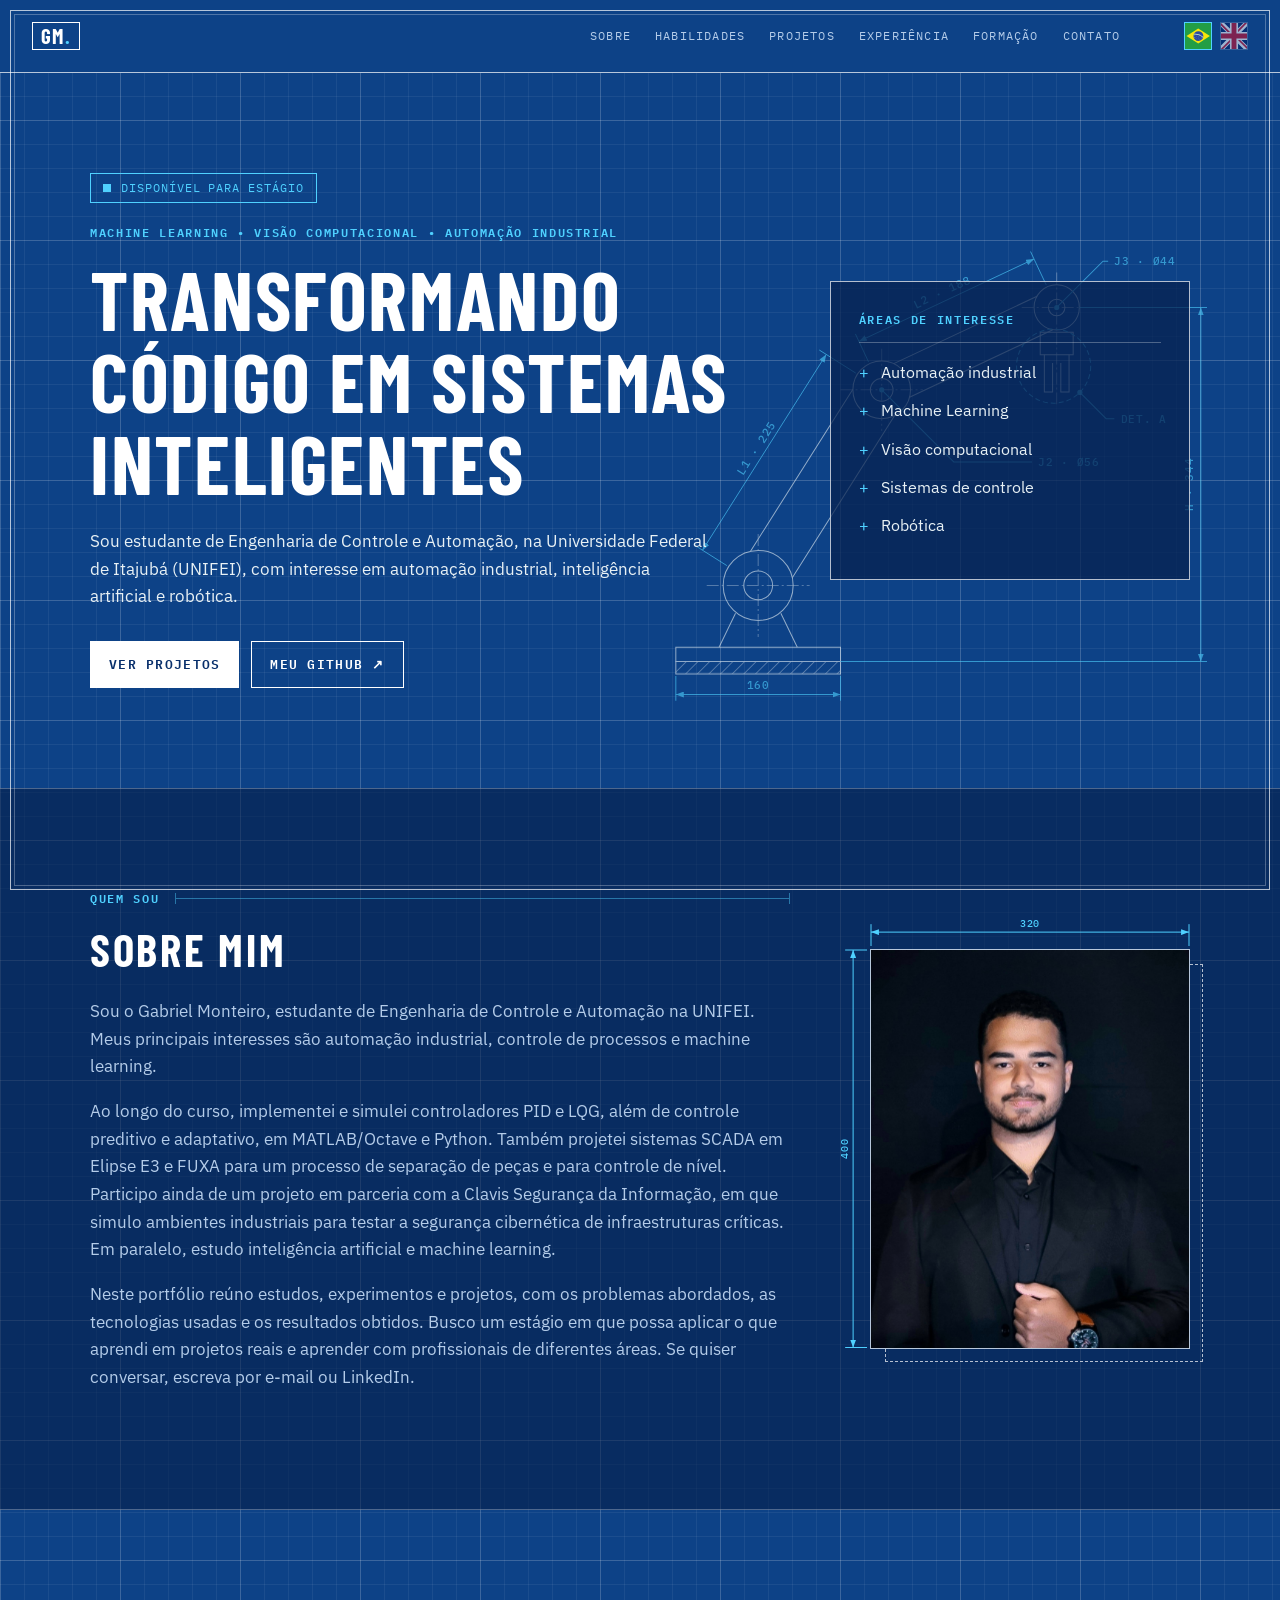
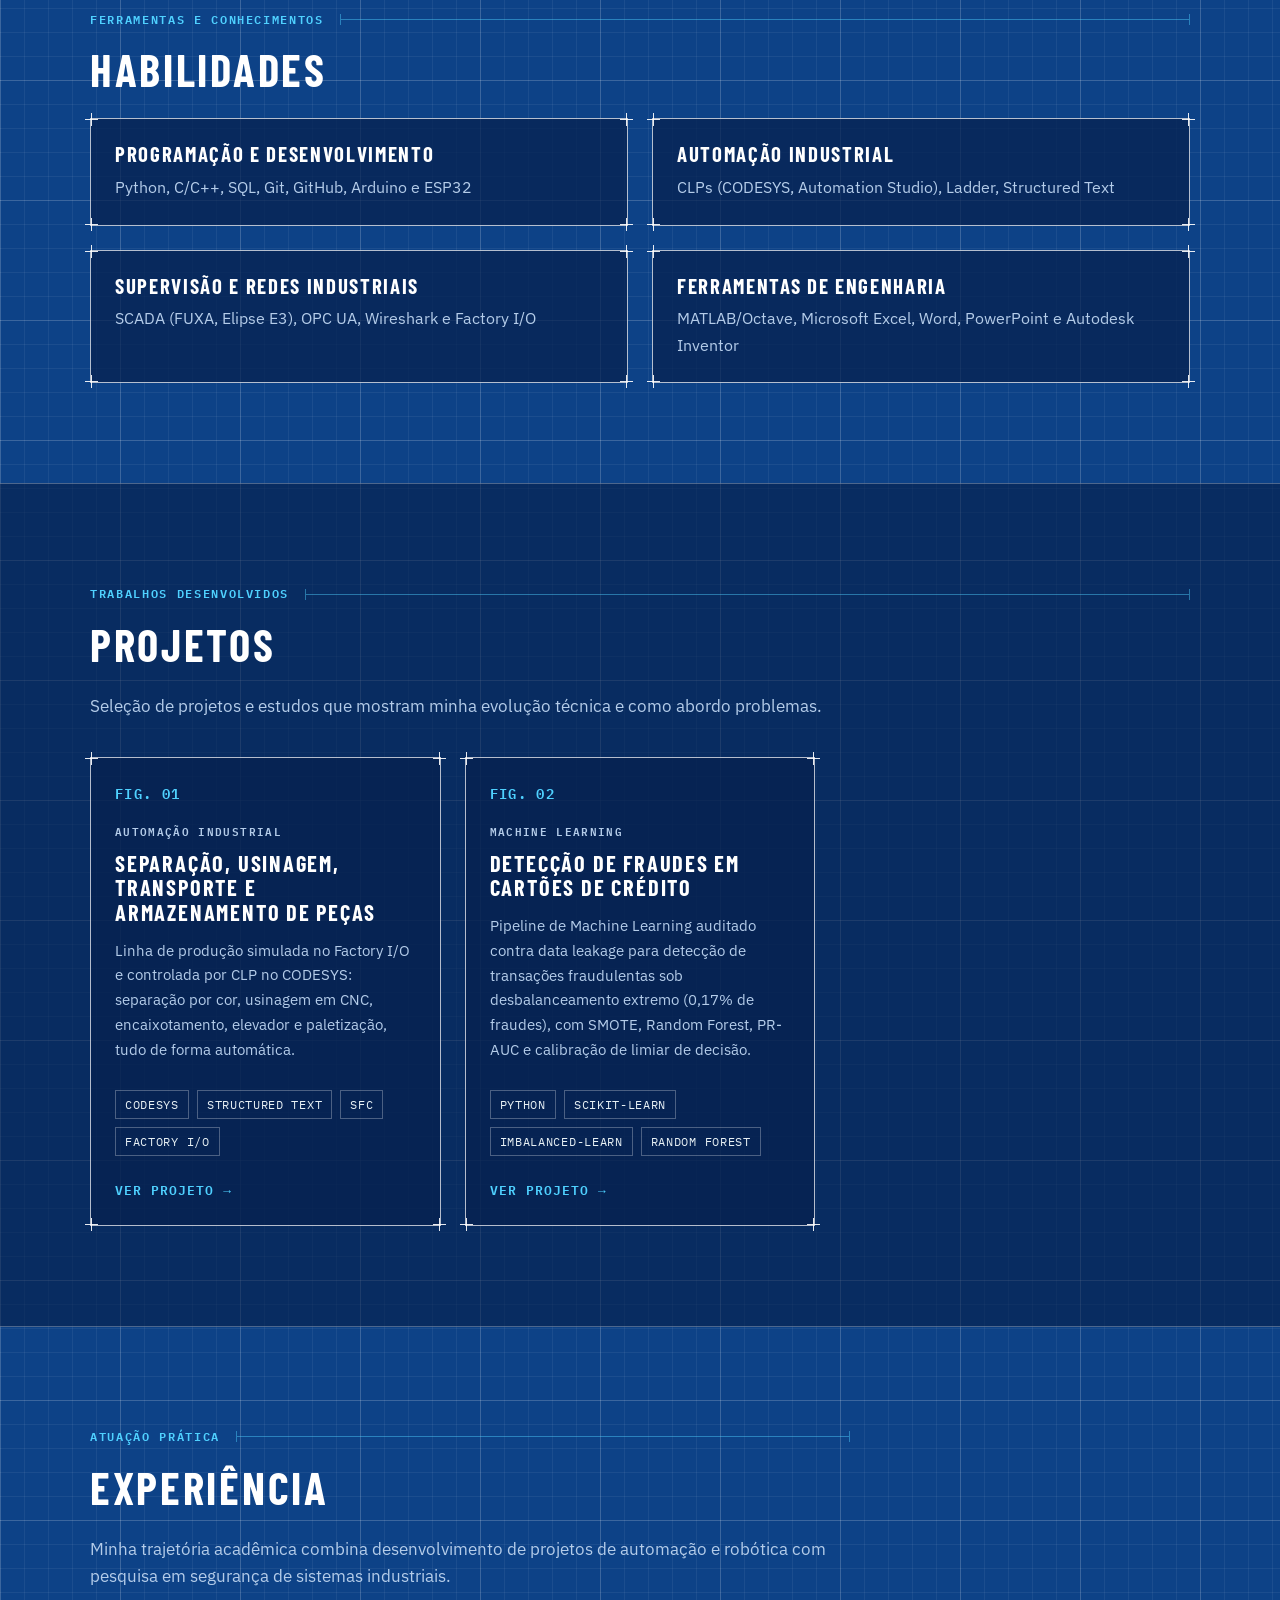
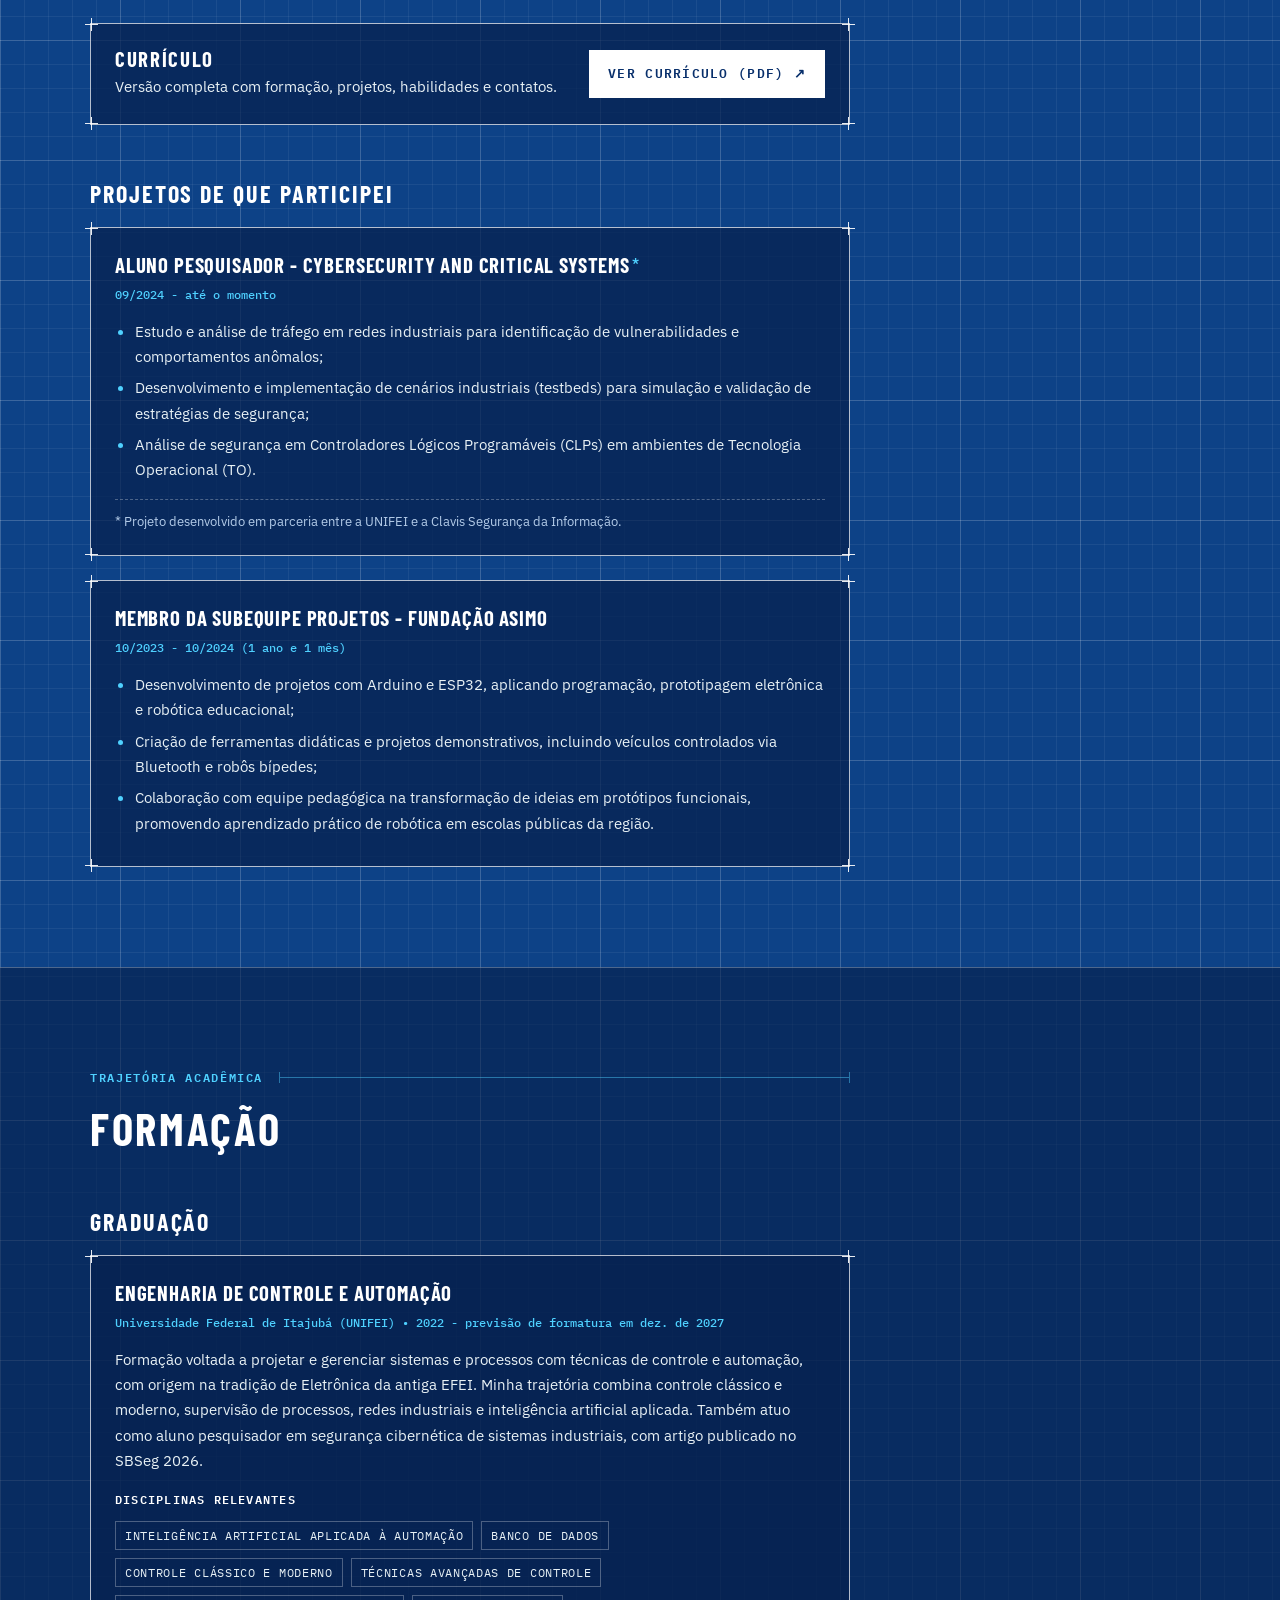
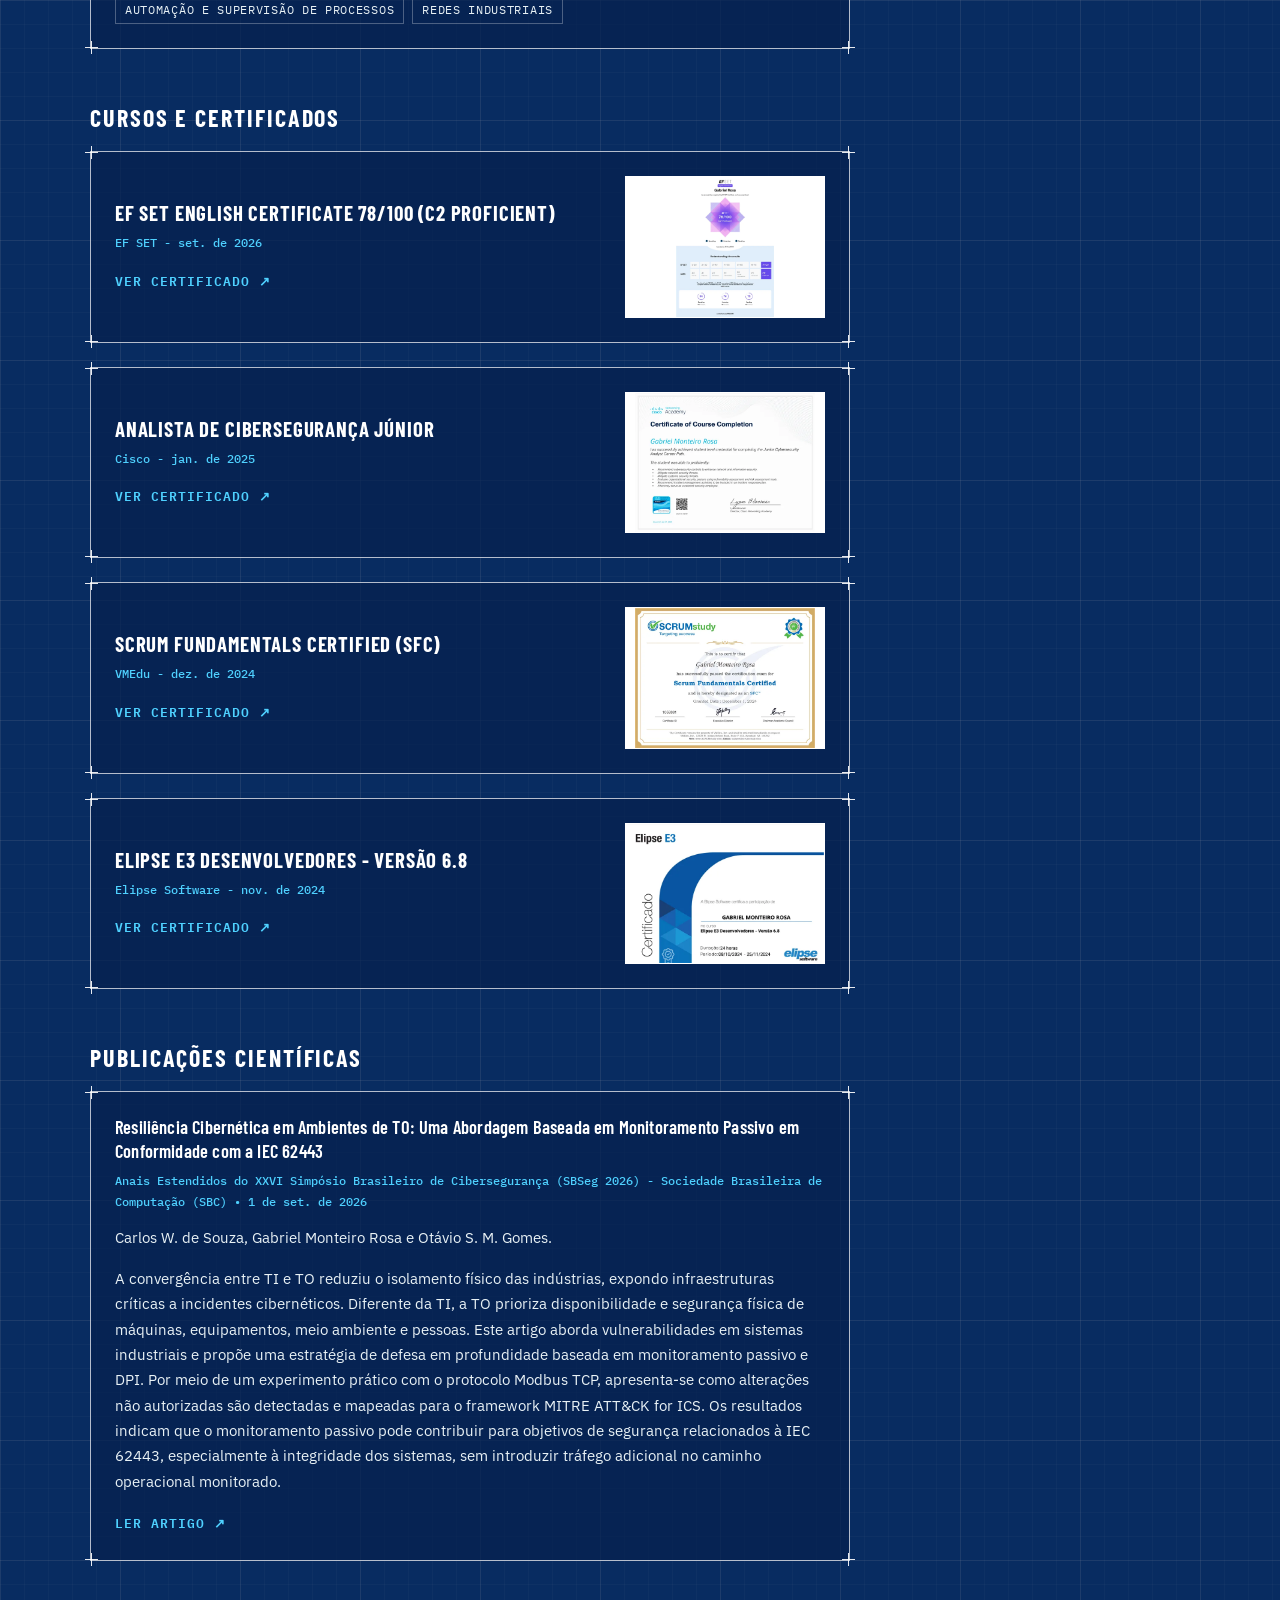
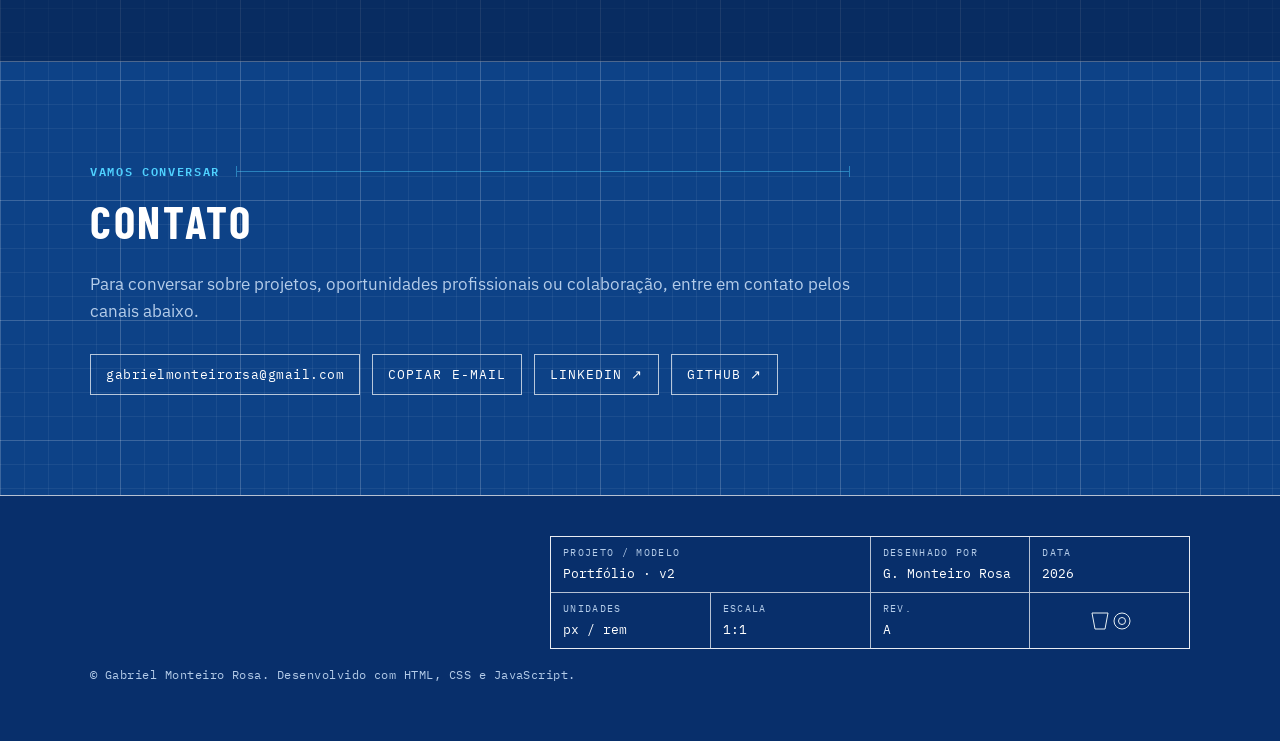
==== commit f874c467: "Add new project page for credit card fraud detection using machine learning" ====
--- a/index.html
+++ b/index.html
@@ -377,6 +377,32 @@
                         </a>
                     </article>
 
+                    <article class="project-card">
+                        <div class="project-number">02</div>
+
+                        <p class="project-type">MACHINE LEARNING</p>
+
+                        <h3>Detecção de fraudes em cartões de crédito</h3>
+
+                        <p>
+                            Pipeline de Machine Learning auditado contra data leakage para
+                            detecção de transações fraudulentas sob desbalanceamento extremo
+                            (0,17% de fraudes), com SMOTE, Random Forest, PR-AUC e calibração
+                            de limiar de decisão.
+                        </p>
+
+                        <div class="tag-list">
+                            <span>Python</span>
+                            <span>Scikit-Learn</span>
+                            <span>Imbalanced-Learn</span>
+                            <span>Random Forest</span>
+                        </div>
+
+                        <a class="text-link" href="projetos/projeto-2.html">
+                            Ver projeto →
+                        </a>
+                    </article>
+
                 </div>
             </div>
         </section>
@@ -705,6 +731,7 @@
 
                     <button
                         type="button"
+                        aria-live="polite"
                         data-copy-email="gabrielmonteirorsa@gmail.com"
                         data-label-default="Copiar e-mail"
                         data-label-copied="E-mail copiado!"
--- a/style.css
+++ b/style.css
@@ -667,9 +667,6 @@
     transition: border-color 0.2s ease;
 }
 
-.cert-preview-vertical { aspect-ratio: 1 / 1.414; }
-
-.cert-preview iframe,
 .cert-preview img { display: block; width: 100%; height: 100%; border: 0; object-fit: contain; pointer-events: none; }
 .cert-preview-link { position: absolute; inset: 0; }
 .cert-preview:hover { border-color: var(--cyan); }
--- a/cards.css
+++ b/cards.css
@@ -149,9 +149,6 @@
     letter-spacing: 0.06em;
 }
 
-.photo-callouts rect { fill: var(--blue-deep); }
-.photo-callouts .dot { fill: var(--cyan); stroke: none; }
-
 @media (max-width: 850px) {
     /* Em uma coluna, o desenho vira marca d'água atrás do texto */
     .hero-art { right: -12vw; width: 96vw; opacity: 0.13; }
